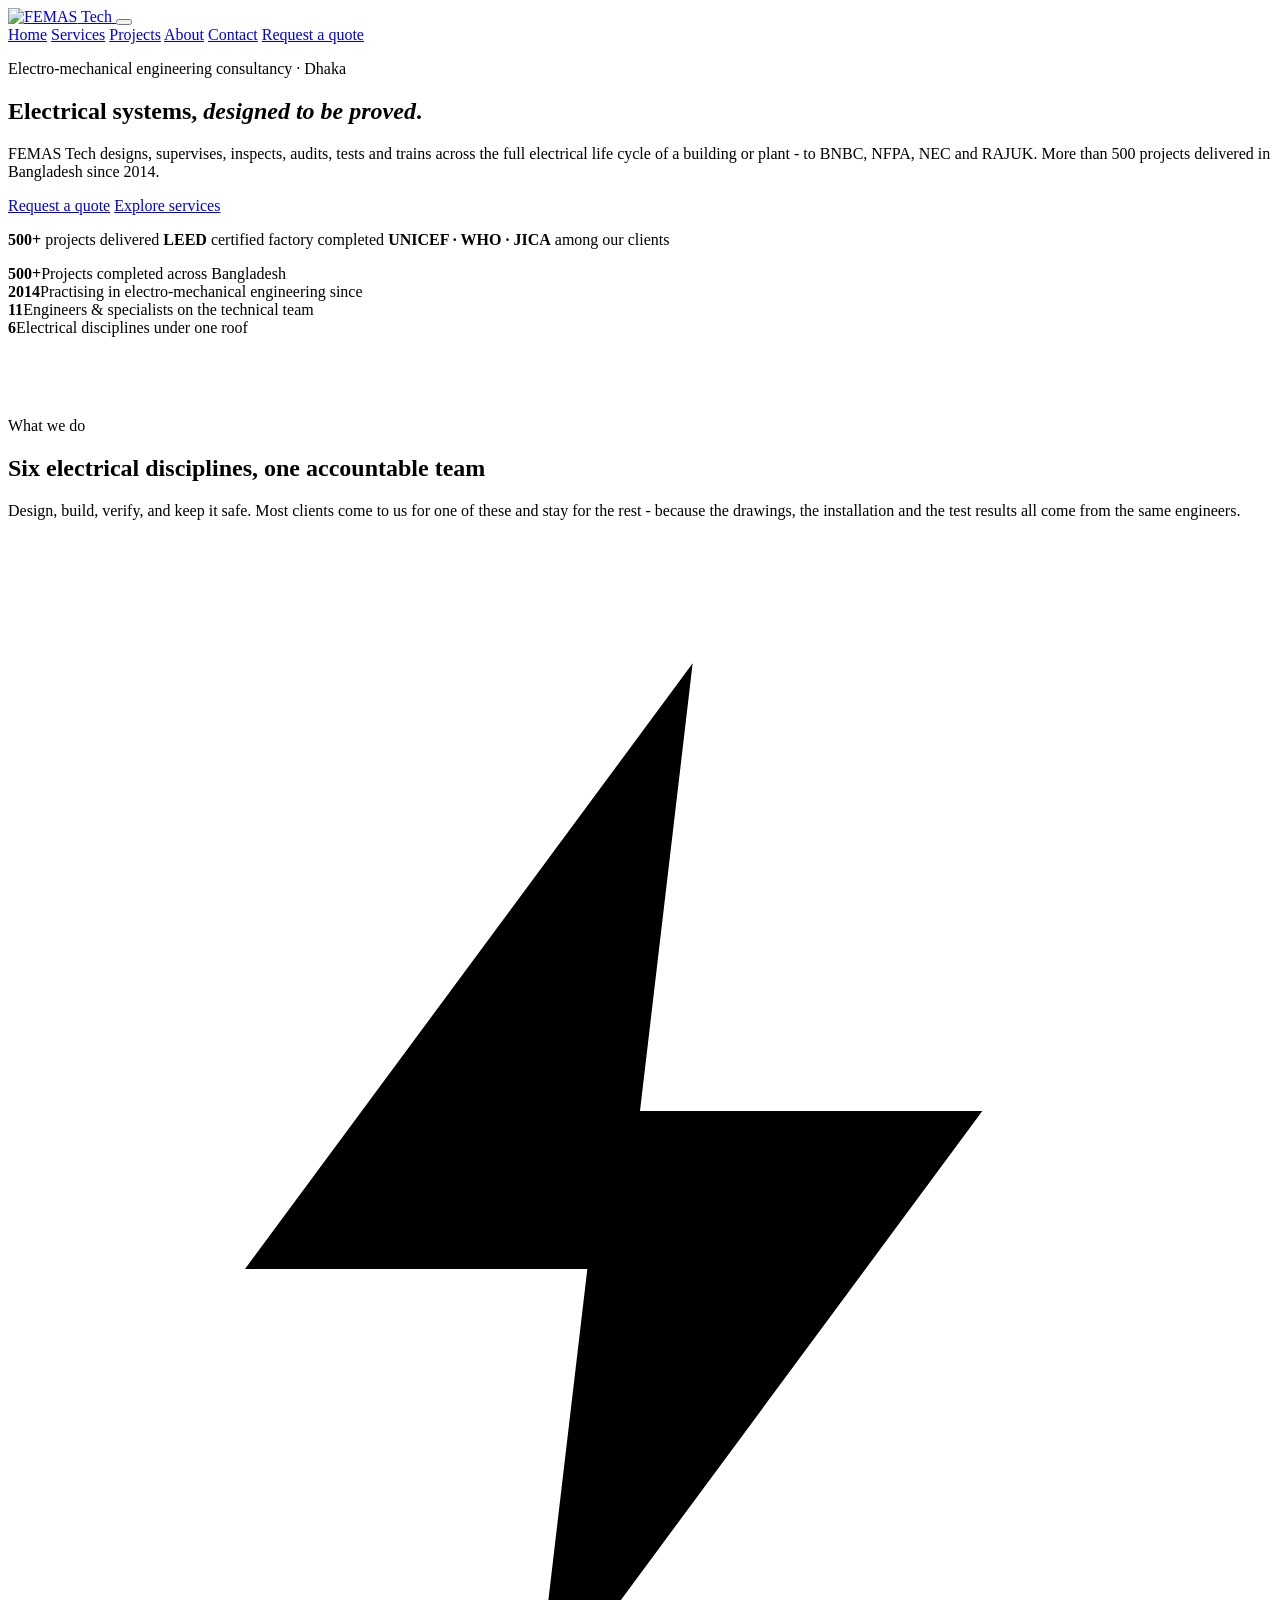
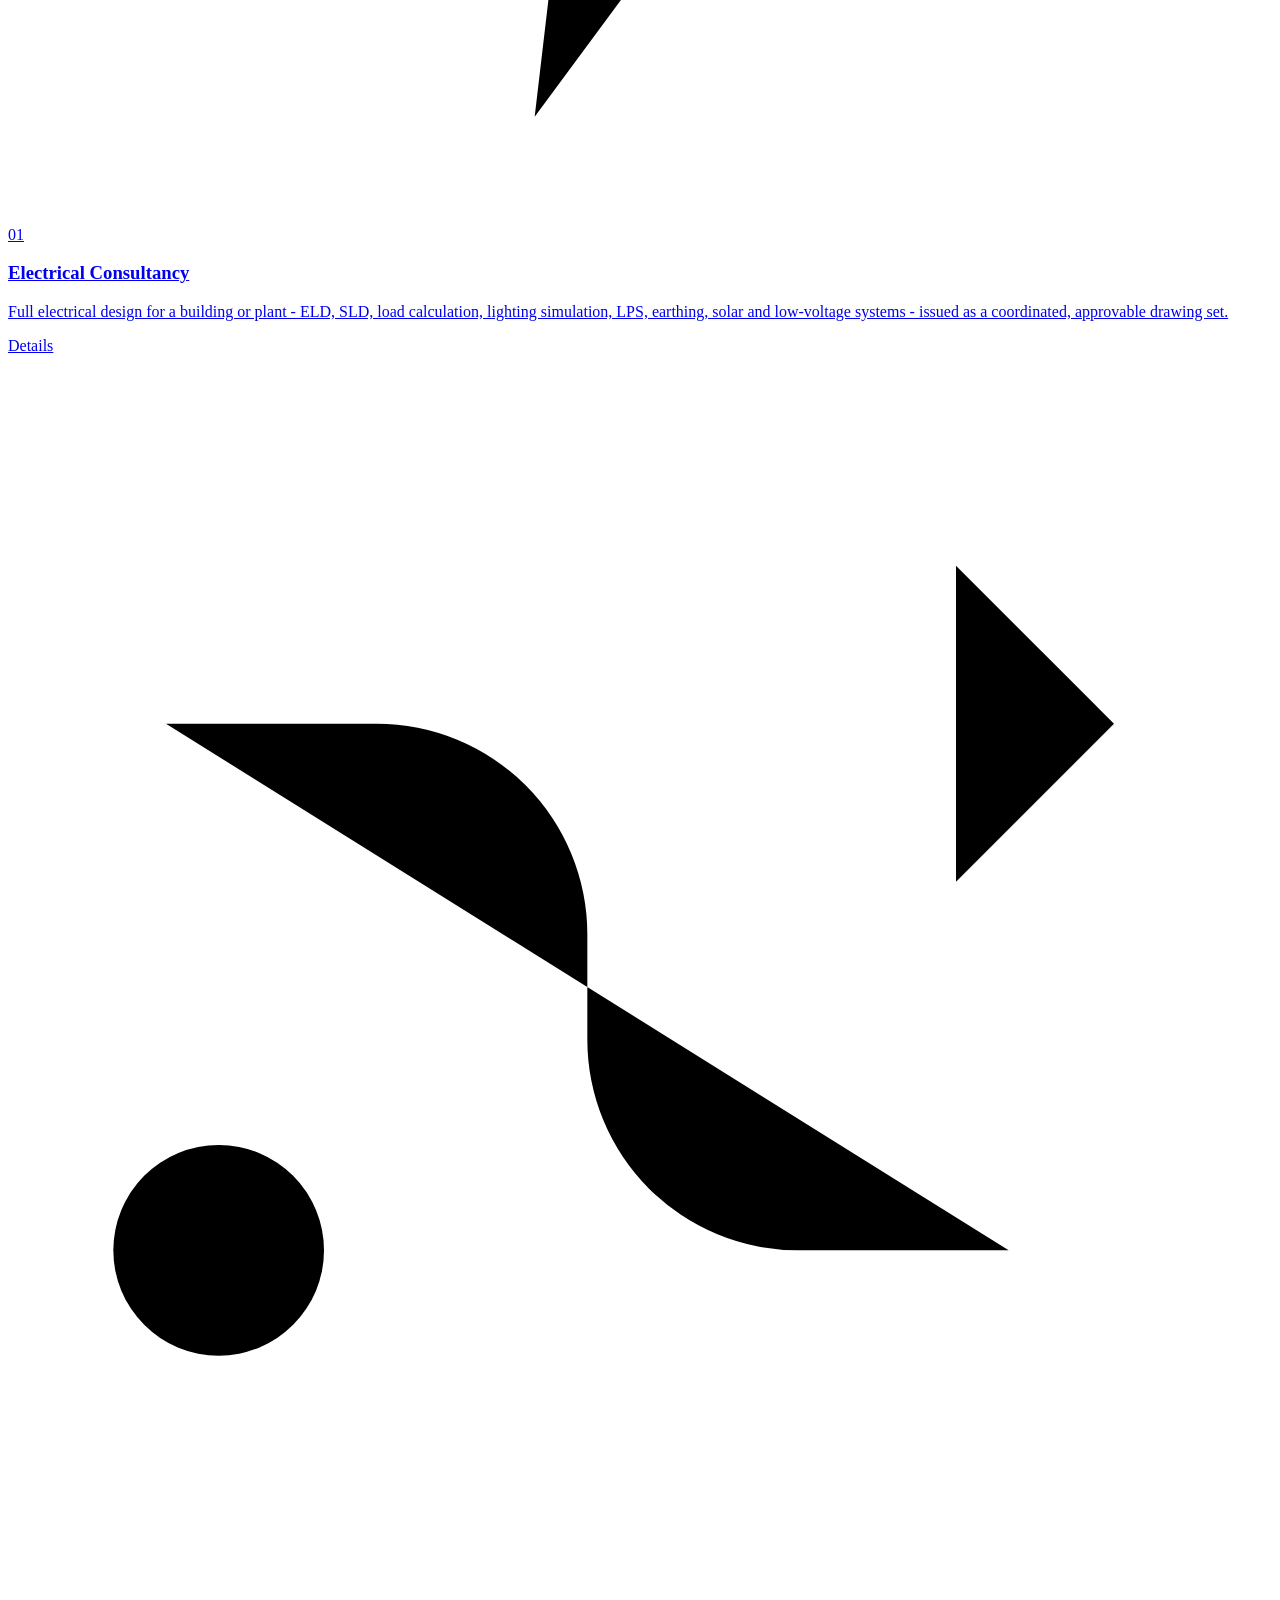
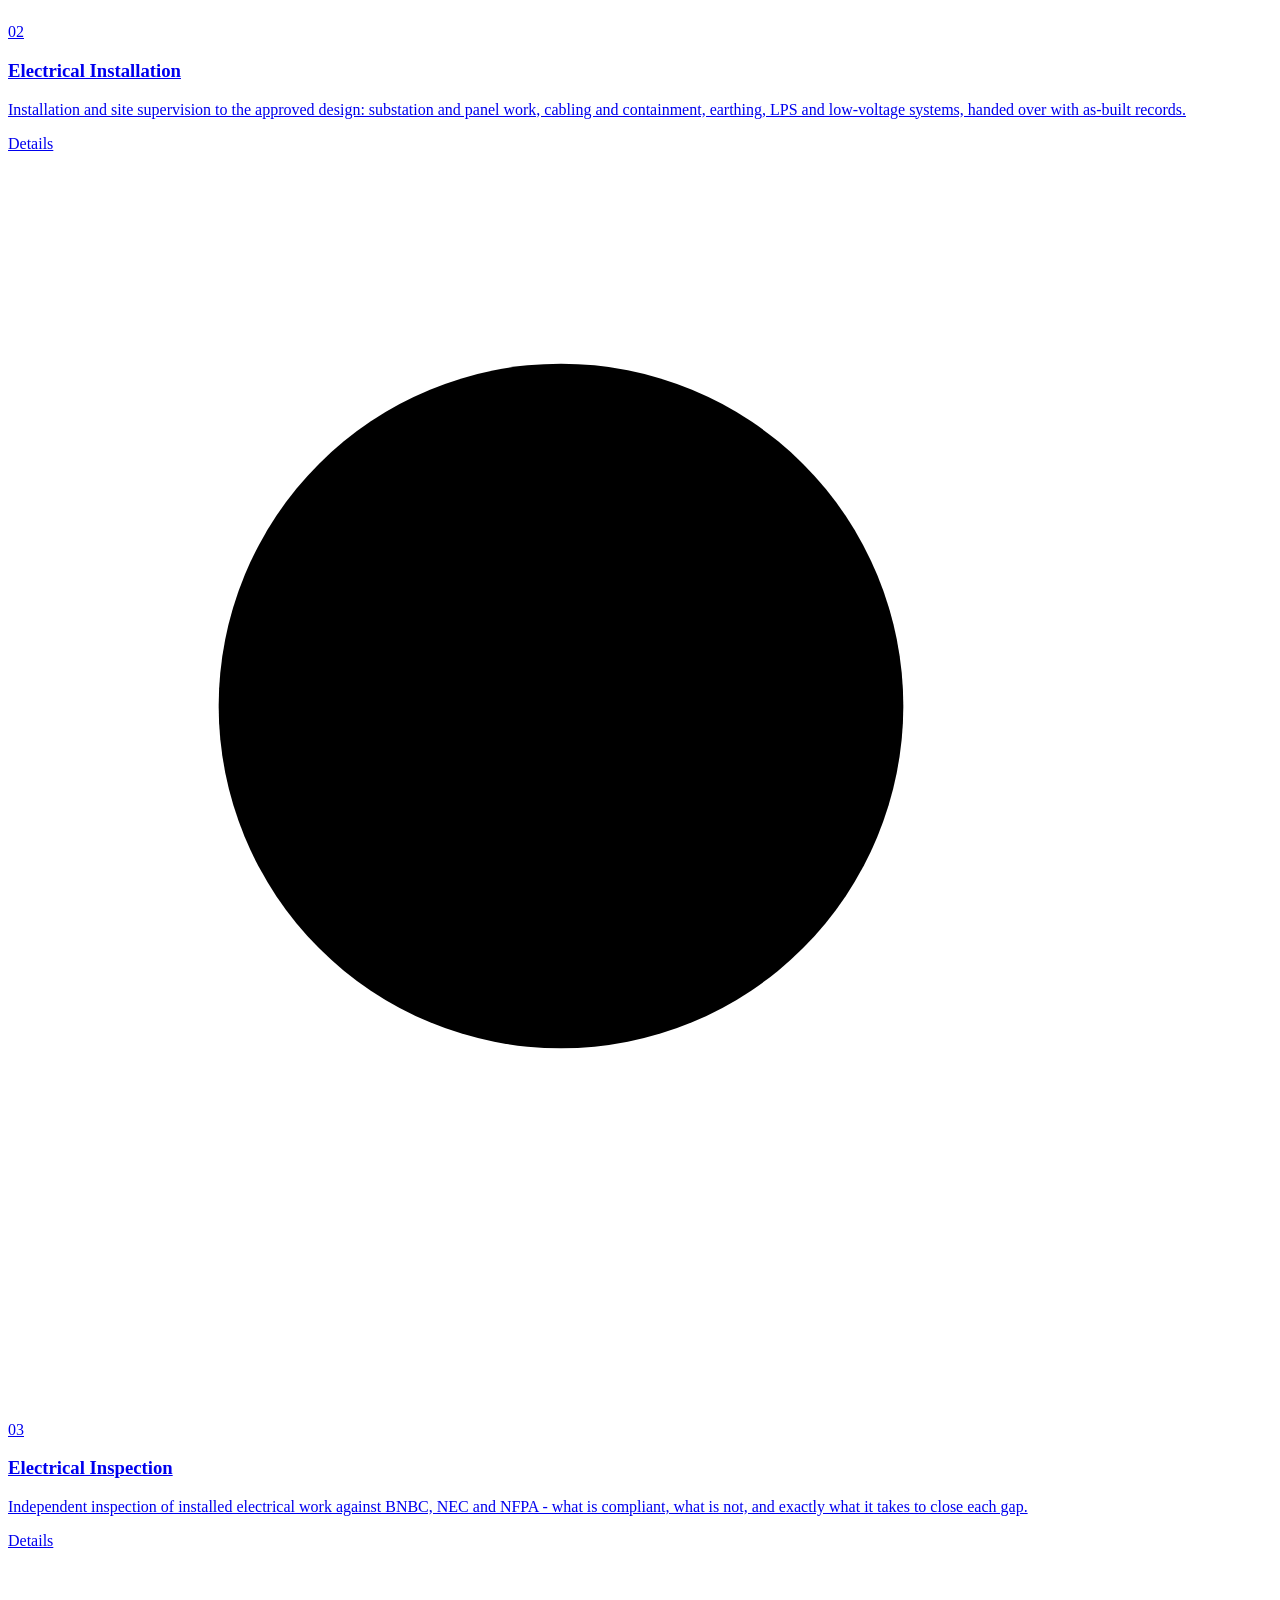
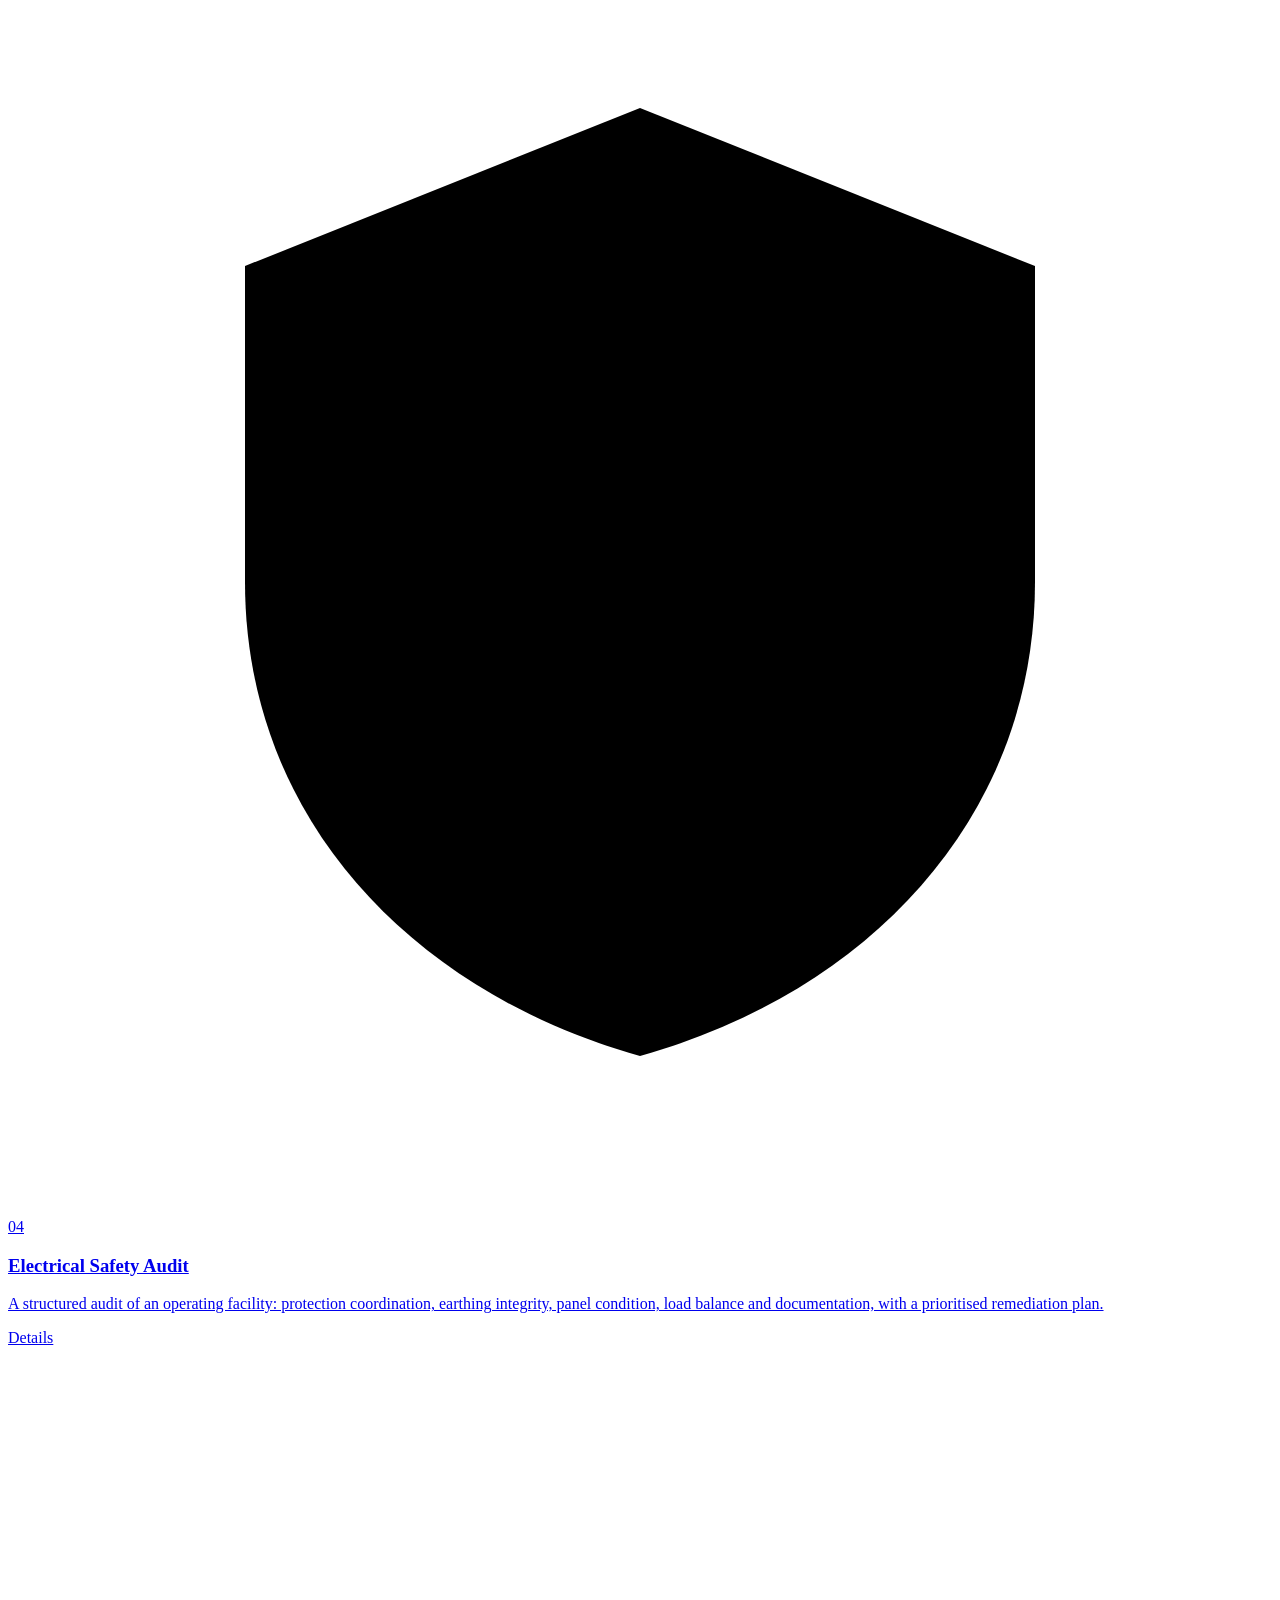
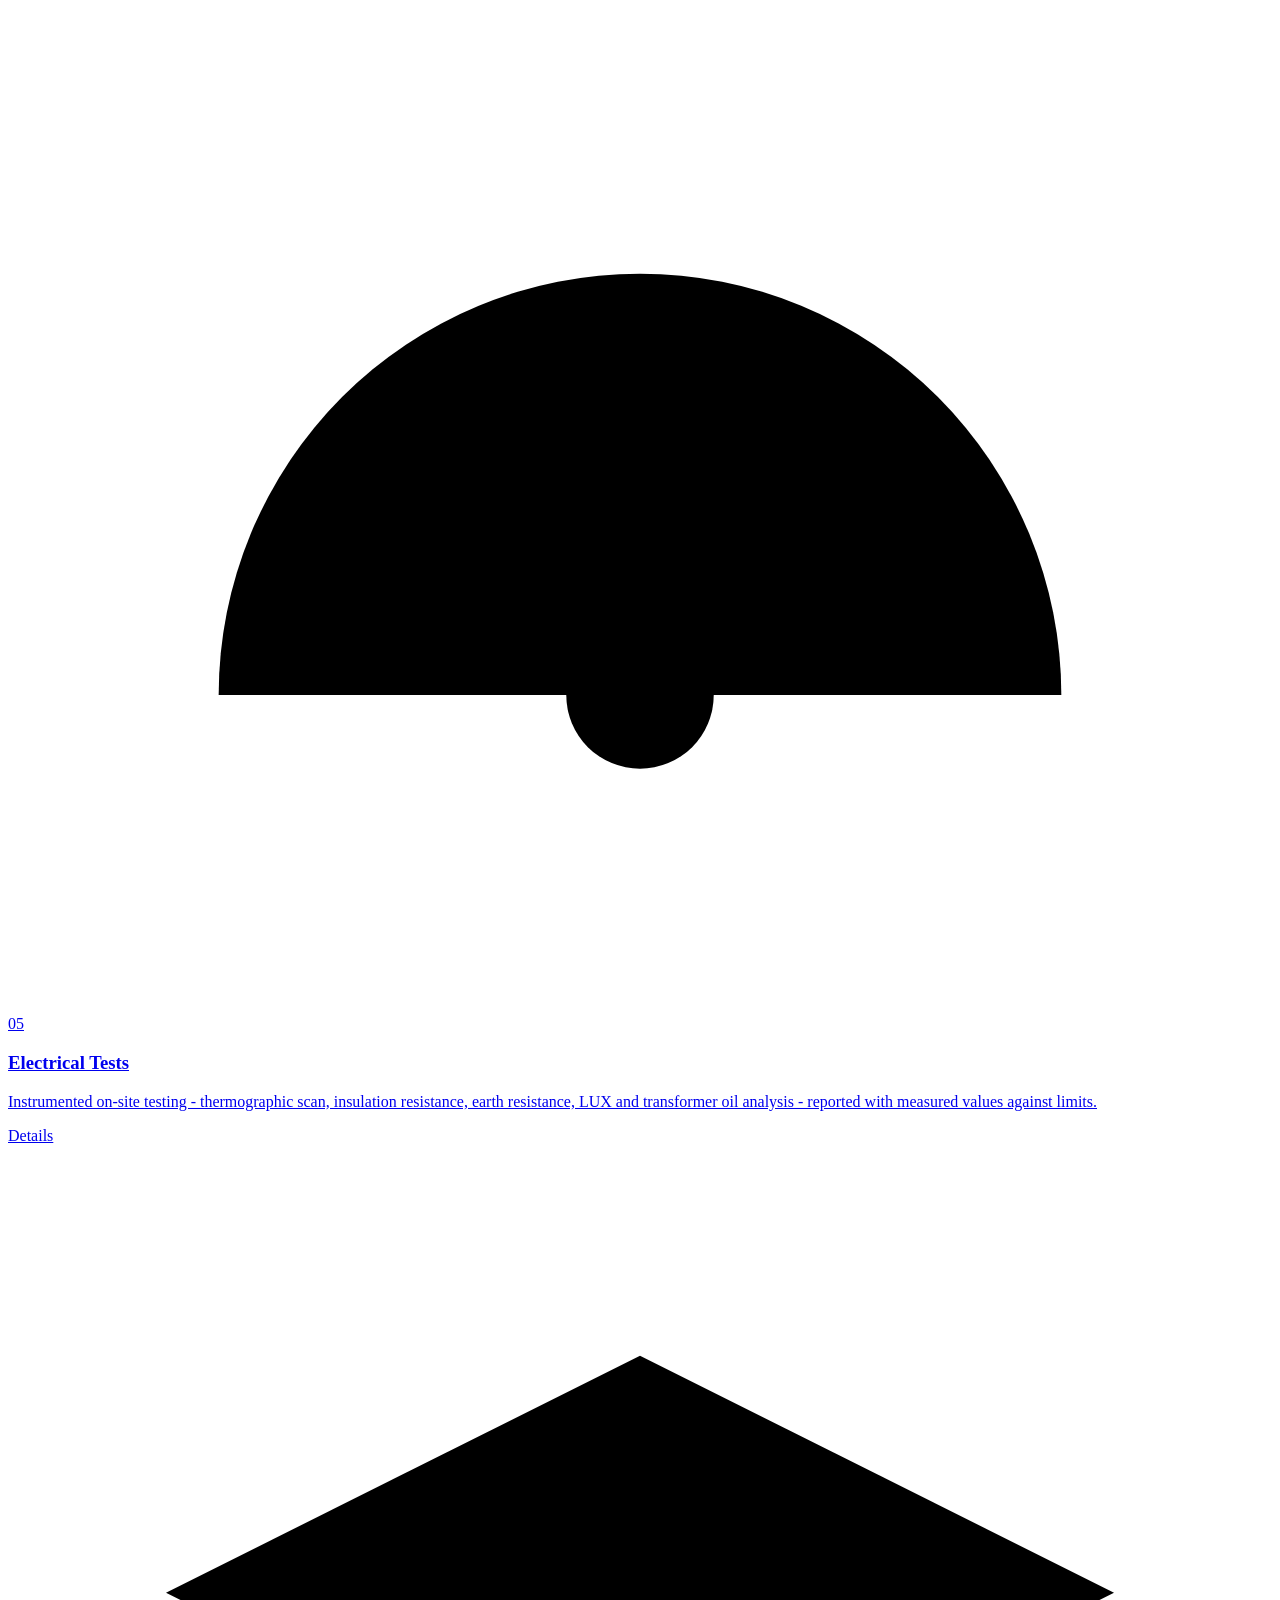
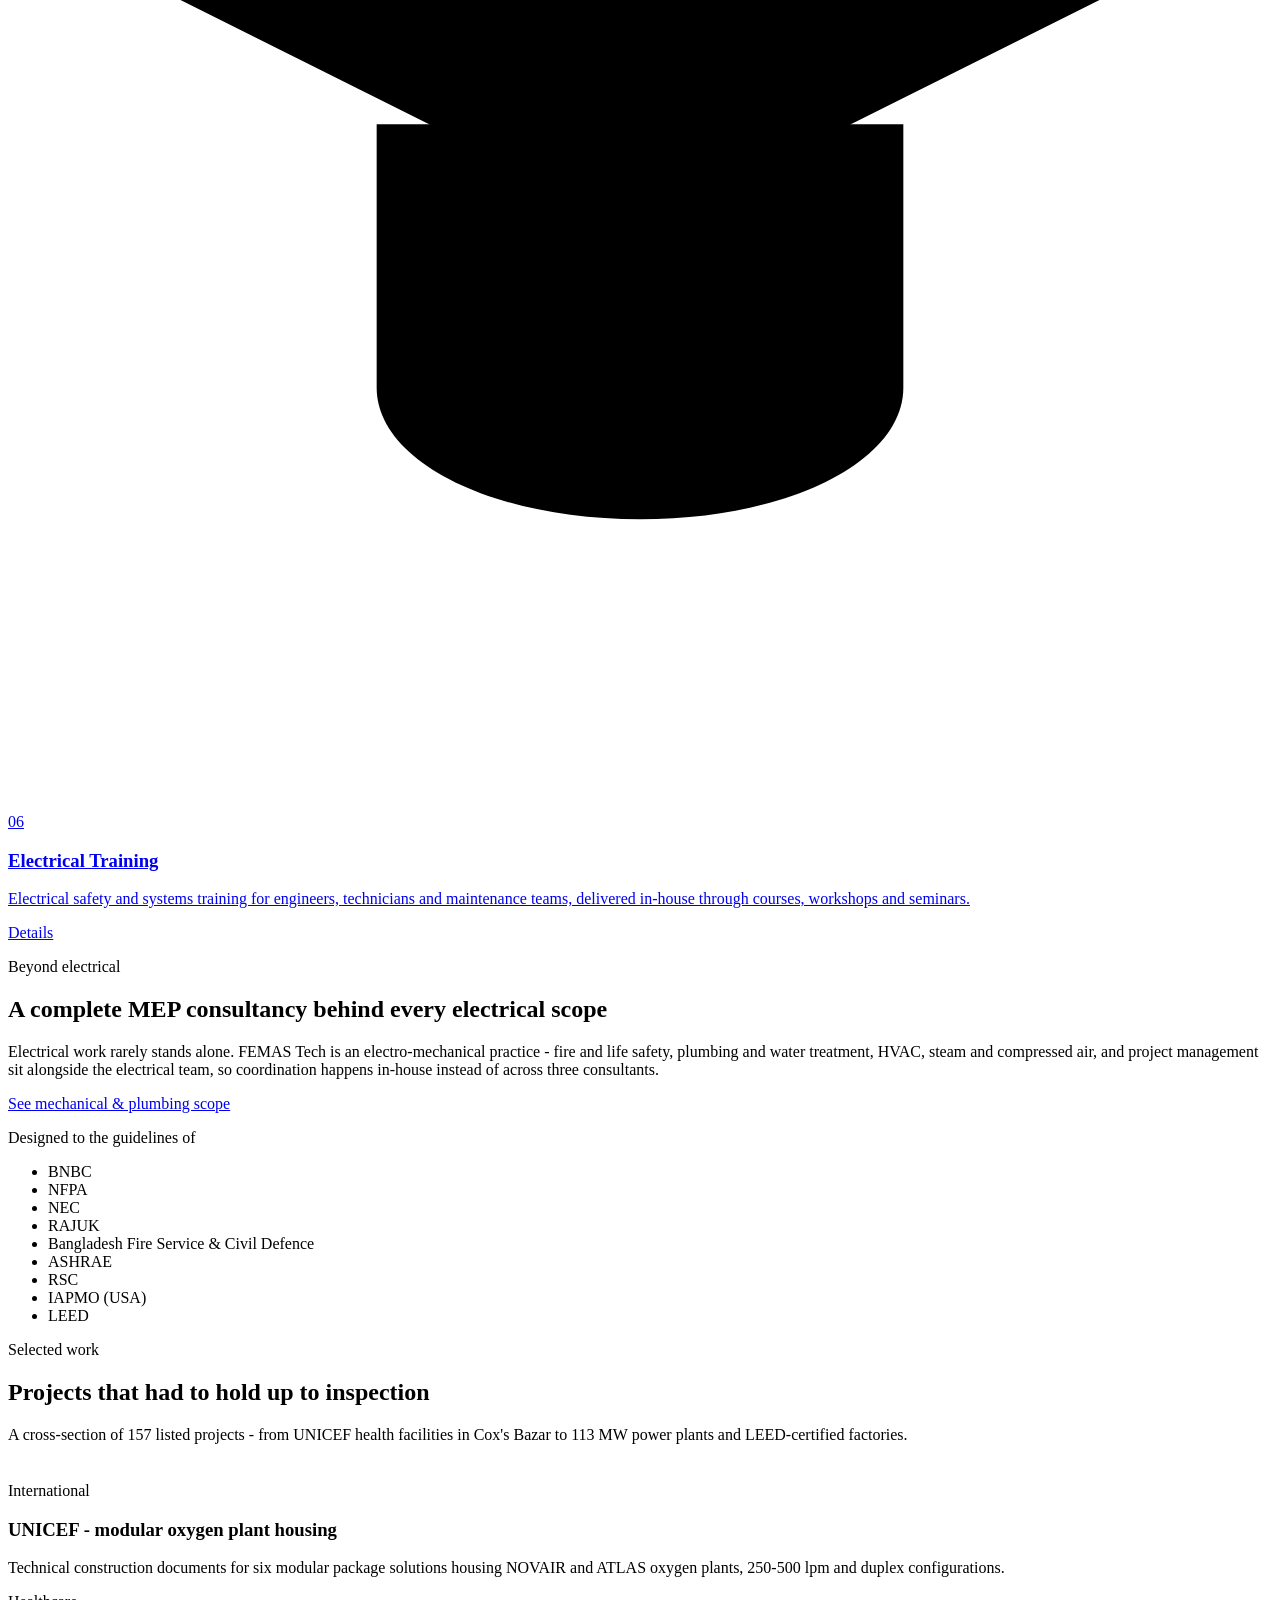
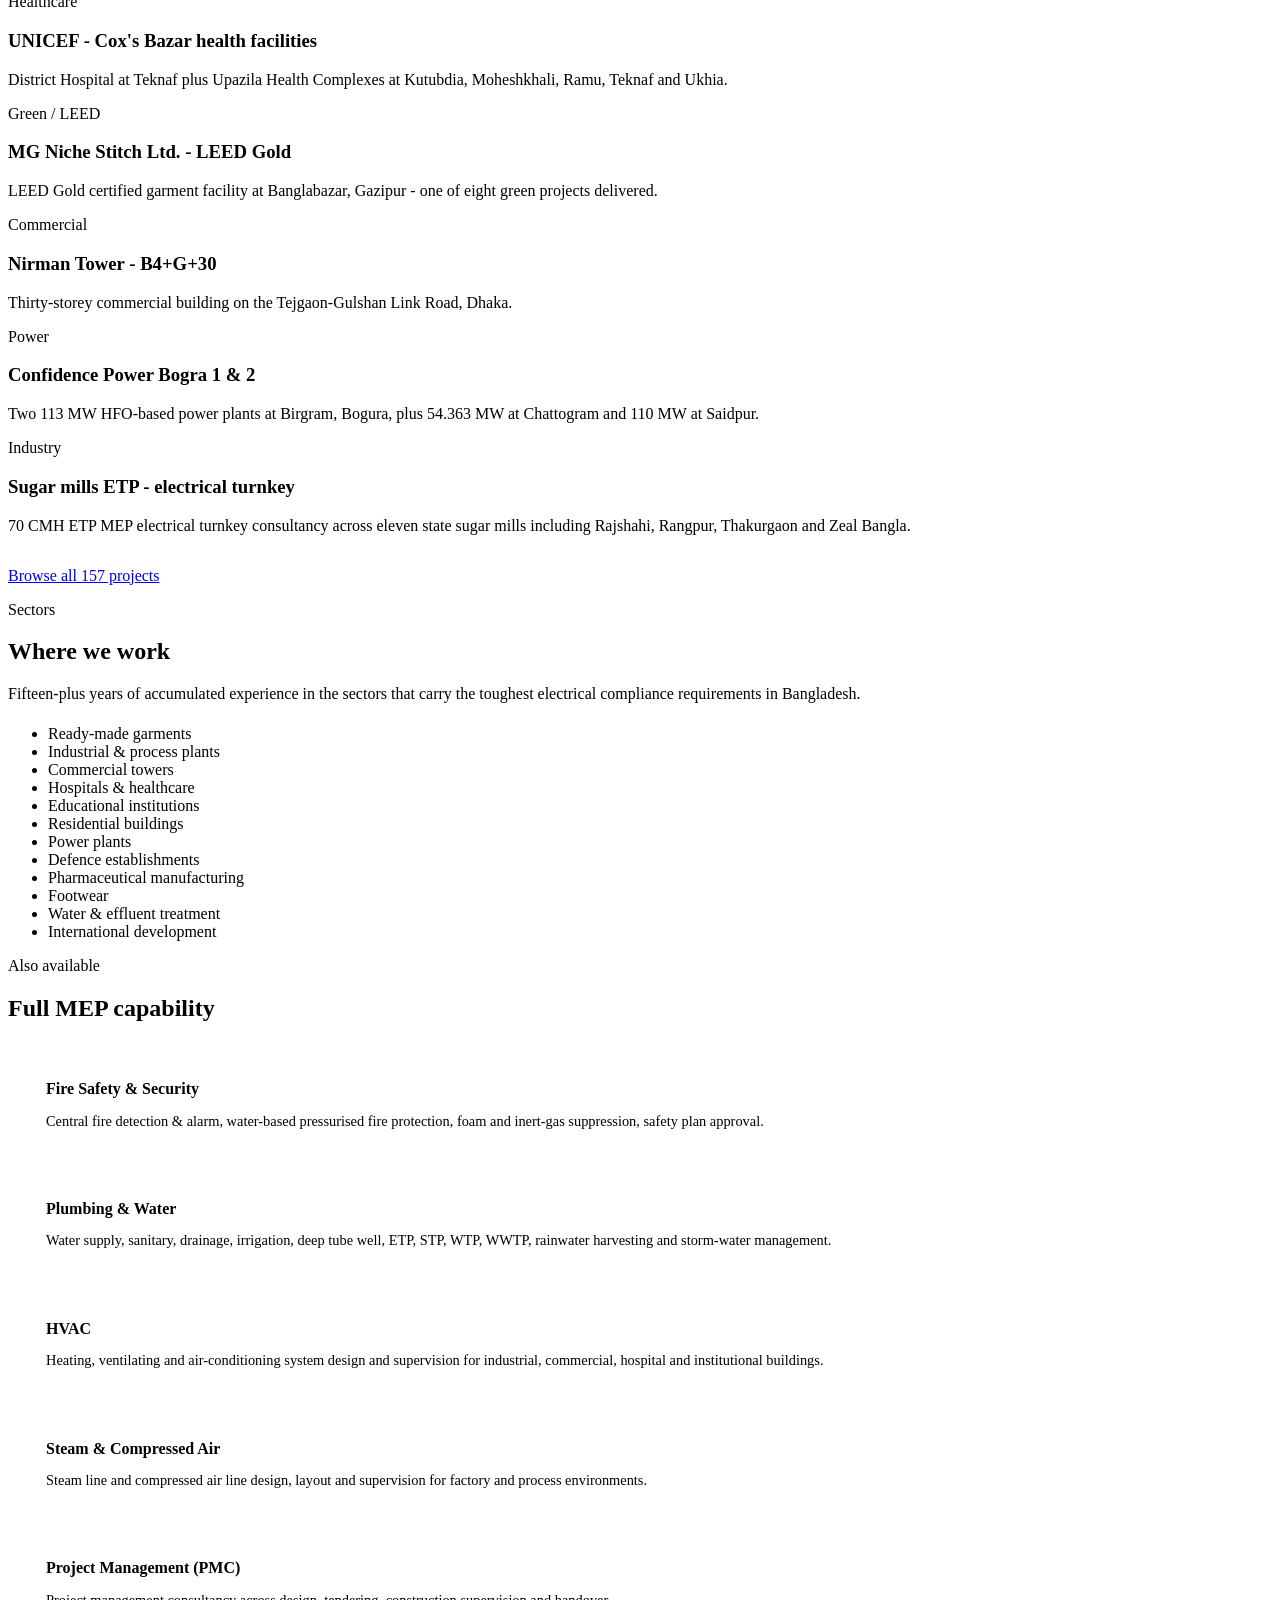
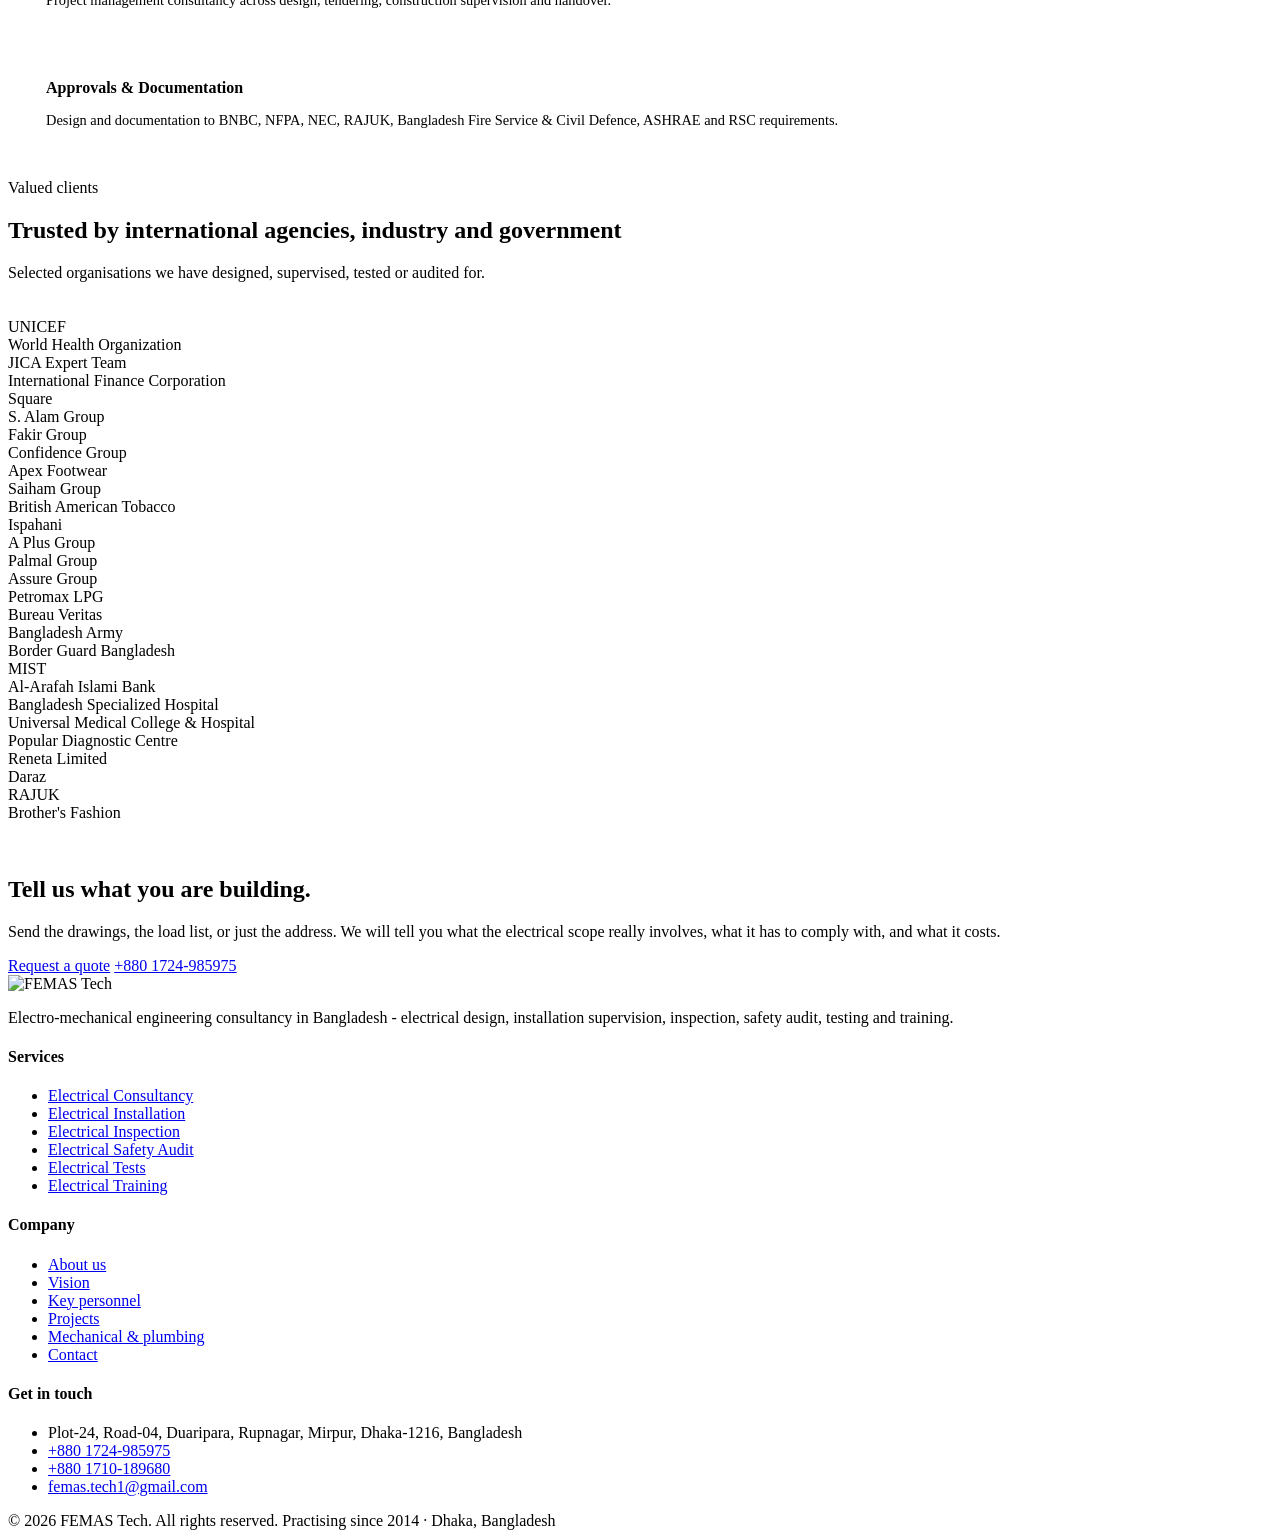
==== index.html @ d70ab222 "Add site pages: home, services, projects, about, contact, 404" ====
<!doctype html>
<html lang="en">
<head>
<meta charset="utf-8">
<meta name="viewport" content="width=device-width,initial-scale=1">
<title>FEMAS Tech - Electrical Engineering Consultancy in Dhaka, Bangladesh</title>
<meta name="description" content="FEMAS Tech is an electro-mechanical engineering consultancy in Dhaka, Bangladesh. Electrical consultancy, installation, inspection, safety audit, tests and training - 500+ projects since 2014.">
<link rel="canonical" href="https://femastech.com/">
<meta property="og:type" content="website">
<meta property="og:site_name" content="FEMAS Tech">
<meta property="og:title" content="FEMAS Tech - Electrical Engineering Consultancy in Dhaka, Bangladesh">
<meta property="og:description" content="FEMAS Tech is an electro-mechanical engineering consultancy in Dhaka, Bangladesh. Electrical consultancy, installation, inspection, safety audit, tests and training - 500+ projects since 2014.">
<meta property="og:url" content="https://femastech.com/">
<meta property="og:image" content="https://femastech.com/assets/logo.png">
<meta name="twitter:card" content="summary">
<meta name="theme-color" content="#0d1712">
<link rel="icon" href="assets/favicon.png" type="image/png">
<link rel="apple-touch-icon" href="assets/favicon.png">
<link rel="preconnect" href="https://fonts.googleapis.com">
<link rel="preconnect" href="https://fonts.gstatic.com" crossorigin>
<link href="https://fonts.googleapis.com/css2?family=Inter:wght@400;500;600;700;750&display=swap" rel="stylesheet">
<link rel="stylesheet" href="assets/style.css">
<script type="application/ld+json">
{
 "@context": "https://schema.org",
 "@type": "ProfessionalService",
 "name": "FEMAS Tech",
 "alternateName": "FEMAS",
 "url": "https://femastech.com/",
 "logo": "https://femastech.com/assets/logo.png",
 "image": "https://femastech.com/assets/logo.png",
 "description": "Electro-mechanical engineering consultancy in Dhaka, Bangladesh - electrical consultancy, installation, inspection, safety audit, tests and training, plus mechanical, plumbing, fire safety and HVAC.",
 "foundingDate": "2014",
 "telephone": [
  "+8801724985975",
  "+8801710189680"
 ],
 "email": "femas.tech1@gmail.com",
 "address": {
  "@type": "PostalAddress",
  "streetAddress": "Plot-24, Road-04, Duaripara, Rupnagar, Mirpur",
  "addressLocality": "Dhaka",
  "postalCode": "1216",
  "addressCountry": "BD"
 },
 "areaServed": {
  "@type": "Country",
  "name": "Bangladesh"
 },
 "knowsAbout": [
  "Electrical design",
  "BNBC",
  "NFPA",
  "NEC",
  "RAJUK",
  "ASHRAE",
  "LEED",
  "Electrical safety audit",
  "Thermographic testing"
 ],
 "hasOfferCatalog": {
  "@type": "OfferCatalog",
  "name": "Electrical services",
  "itemListElement": [
   {
    "@type": "Offer",
    "itemOffered": {
     "@type": "Service",
     "name": "Electrical Consultancy"
    }
   },
   {
    "@type": "Offer",
    "itemOffered": {
     "@type": "Service",
     "name": "Electrical Installation"
    }
   },
   {
    "@type": "Offer",
    "itemOffered": {
     "@type": "Service",
     "name": "Electrical Inspection"
    }
   },
   {
    "@type": "Offer",
    "itemOffered": {
     "@type": "Service",
     "name": "Electrical Safety Audit"
    }
   },
   {
    "@type": "Offer",
    "itemOffered": {
     "@type": "Service",
     "name": "Electrical Tests"
    }
   },
   {
    "@type": "Offer",
    "itemOffered": {
     "@type": "Service",
     "name": "Electrical Training"
    }
   }
  ]
 }
}
</script>
</head>
<body>
<a href="#main" style="position:absolute;left:-9999px;top:0;background:#fff;padding:10px 16px;z-index:100" onfocus="this.style.left='8px'" onblur="this.style.left='-9999px'">Skip to content</a>
<header class="hdr">
  <div class="hdr__in">
    <a class="brand" href="index.html" aria-label="FEMAS Tech home">
      <img src="assets/logo.png" alt="FEMAS" width="236" height="48">
      <span class="brand__tag">Tech</span>
    </a>
    <button class="burger" id="burger" aria-label="Menu" aria-expanded="false" aria-controls="nav"><span></span></button>
    <nav class="nav" id="nav" aria-label="Main">
      <a href="index.html" aria-current="page">Home</a>
      <a href="services.html">Services</a>
      <a href="projects.html">Projects</a>
      <a href="about.html">About</a>
      <a href="contact.html">Contact</a>
      <a class="btn btn--pri btn--sm" href="contact.html">Request a quote</a>
    </nav>
  </div>
</header>
<main id="main">

<section class="hero">
  <div class="wrap hero__in">
    <div class="narrow">
      <p class="eyebrow">Electro-mechanical engineering consultancy &middot; Dhaka</p>
      <h1>Electrical systems, <em>designed to be proved</em>.</h1>
      <p class="lead">FEMAS Tech designs, supervises, inspects, audits, tests and trains across the
      full electrical life cycle of a building or plant - to BNBC, NFPA, NEC and RAJUK. More than 500
      projects delivered in Bangladesh since 2014.</p>
      <div class="hero__cta">
        <a class="btn btn--pri" href="contact.html">Request a quote</a>
        <a class="btn btn--onDark" href="services.html">Explore services</a>
      </div>
      <p class="hero__meta">
        <span><b>500+</b> projects delivered</span>
        <span><b>LEED</b> certified factory completed</span>
        <span><b>UNICEF &middot; WHO &middot; JICA</b> among our clients</span>
      </p>
    </div>
  </div>
</section>

<section class="section">
  <div class="wrap">
    <div class="stats">
      <div class="stat"><b>500+</b><span>Projects completed across Bangladesh</span></div>
      <div class="stat"><b>2014</b><span>Practising in electro-mechanical engineering since</span></div>
      <div class="stat"><b>11</b><span>Engineers &amp; specialists on the technical team</span></div>
      <div class="stat"><b>6</b><span>Electrical disciplines under one roof</span></div>
    </div>
  </div>
</section>

<section class="section section--soft" id="services" style="padding-top:clamp(40px,5vw,64px)">
  <div class="wrap">
    <p class="eyebrow">What we do</p>
    <h2>Six electrical disciplines, one accountable team</h2>
    <p class="lead">Design, build, verify, and keep it safe. Most clients come to us for one of these
    and stay for the rest - because the drawings, the installation and the test results all come from
    the same engineers.</p>
    <div class="grid g3" style="margin-top:38px">
      <a class="card card--link" href="services.html#consultancy">
        <span class="ico" aria-hidden="true"><svg viewBox="0 0 24 24"><path d="M13 2 4.5 13.5H11l-1 8.5 8.5-11.5H12l1-8.5Z"/></svg></span>
        <div class="card__n">01</div>
        <h3>Electrical Consultancy</h3>
        <p>Full electrical design for a building or plant - ELD, SLD, load calculation, lighting simulation, LPS, earthing, solar and low-voltage systems - issued as a coordinated, approvable drawing set.</p>
        <span class="more">Details</span>
      </a>
      <a class="card card--link" href="services.html#installation">
        <span class="ico" aria-hidden="true"><svg viewBox="0 0 24 24"><path d="M3 7h4a4 4 0 0 1 4 4v2a4 4 0 0 0 4 4h4"/><path d="M18 4l3 3-3 3"/><circle cx="4" cy="17" r="2"/></svg></span>
        <div class="card__n">02</div>
        <h3>Electrical Installation</h3>
        <p>Installation and site supervision to the approved design: substation and panel work, cabling and containment, earthing, LPS and low-voltage systems, handed over with as-built records.</p>
        <span class="more">Details</span>
      </a>
      <a class="card card--link" href="services.html#inspection">
        <span class="ico" aria-hidden="true"><svg viewBox="0 0 24 24"><circle cx="10.5" cy="10.5" r="6.5"/><path d="M15.5 15.5 21 21"/></svg></span>
        <div class="card__n">03</div>
        <h3>Electrical Inspection</h3>
        <p>Independent inspection of installed electrical work against BNBC, NEC and NFPA - what is compliant, what is not, and exactly what it takes to close each gap.</p>
        <span class="more">Details</span>
      </a>
      <a class="card card--link" href="services.html#audit">
        <span class="ico" aria-hidden="true"><svg viewBox="0 0 24 24"><path d="M12 3 4.5 6v6c0 4.5 3.2 7.8 7.5 9 4.3-1.2 7.5-4.5 7.5-9V6L12 3Z"/><path d="M9 12l2 2 4-4"/></svg></span>
        <div class="card__n">04</div>
        <h3>Electrical Safety Audit</h3>
        <p>A structured audit of an operating facility: protection coordination, earthing integrity, panel condition, load balance and documentation, with a prioritised remediation plan.</p>
        <span class="more">Details</span>
      </a>
      <a class="card card--link" href="services.html#tests">
        <span class="ico" aria-hidden="true"><svg viewBox="0 0 24 24"><path d="M4 18a8 8 0 1 1 16 0"/><path d="M12 18l4.5-6"/><circle cx="12" cy="18" r="1.4"/></svg></span>
        <div class="card__n">05</div>
        <h3>Electrical Tests</h3>
        <p>Instrumented on-site testing - thermographic scan, insulation resistance, earth resistance, LUX and transformer oil analysis - reported with measured values against limits.</p>
        <span class="more">Details</span>
      </a>
      <a class="card card--link" href="services.html#training">
        <span class="ico" aria-hidden="true"><svg viewBox="0 0 24 24"><path d="M3 8.5 12 4l9 4.5-9 4.5-9-4.5Z"/><path d="M7 11v5c0 1.4 2.2 2.5 5 2.5s5-1.1 5-2.5v-5"/></svg></span>
        <div class="card__n">06</div>
        <h3>Electrical Training</h3>
        <p>Electrical safety and systems training for engineers, technicians and maintenance teams, delivered in-house through courses, workshops and seminars.</p>
        <span class="more">Details</span>
      </a>
    </div>
  </div>
</section>

<section class="band">
  <div class="wrap">
    <div class="grid g2" style="gap:clamp(28px,5vw,60px);align-items:center">
      <div>
        <p class="eyebrow">Beyond electrical</p>
        <h2>A complete MEP consultancy behind every electrical scope</h2>
        <p>Electrical work rarely stands alone. FEMAS Tech is an electro-mechanical practice - fire
        and life safety, plumbing and water treatment, HVAC, steam and compressed air, and project
        management sit alongside the electrical team, so coordination happens in-house instead of
        across three consultants.</p>
        <a class="btn btn--onDark" href="services.html#mep">See mechanical &amp; plumbing scope</a>
      </div>
      <div>
        <p class="eyebrow" style="margin-bottom:14px">Designed to the guidelines of</p>
        <ul class="pills pills--dark">
          <li>BNBC</li>
          <li>NFPA</li>
          <li>NEC</li>
          <li>RAJUK</li>
          <li>Bangladesh Fire Service &amp; Civil Defence</li>
          <li>ASHRAE</li>
          <li>RSC</li>
          <li>IAPMO (USA)</li>
          <li>LEED</li>
        </ul>
      </div>
    </div>
  </div>
</section>

<section class="section">
  <div class="wrap">
    <p class="eyebrow">Selected work</p>
    <h2>Projects that had to hold up to inspection</h2>
    <p class="lead">A cross-section of 157 listed projects - from UNICEF health facilities in
    Cox's Bazar to 113 MW power plants and LEED-certified factories.</p>
    <div class="grid g3" style="margin-top:38px">
      <article class="card">
        <div class="card__n">International</div>
        <h3>UNICEF - modular oxygen plant housing</h3>
        <p>Technical construction documents for six modular package solutions housing NOVAIR and ATLAS oxygen plants, 250-500 lpm and duplex configurations.</p>
      </article>
      <article class="card">
        <div class="card__n">Healthcare</div>
        <h3>UNICEF - Cox's Bazar health facilities</h3>
        <p>District Hospital at Teknaf plus Upazila Health Complexes at Kutubdia, Moheshkhali, Ramu, Teknaf and Ukhia.</p>
      </article>
      <article class="card">
        <div class="card__n">Green / LEED</div>
        <h3>MG Niche Stitch Ltd. - LEED Gold</h3>
        <p>LEED Gold certified garment facility at Banglabazar, Gazipur - one of eight green projects delivered.</p>
      </article>
      <article class="card">
        <div class="card__n">Commercial</div>
        <h3>Nirman Tower - B4+G+30</h3>
        <p>Thirty-storey commercial building on the Tejgaon-Gulshan Link Road, Dhaka.</p>
      </article>
      <article class="card">
        <div class="card__n">Power</div>
        <h3>Confidence Power Bogra 1 &amp; 2</h3>
        <p>Two 113 MW HFO-based power plants at Birgram, Bogura, plus 54.363 MW at Chattogram and 110 MW at Saidpur.</p>
      </article>
      <article class="card">
        <div class="card__n">Industry</div>
        <h3>Sugar mills ETP - electrical turnkey</h3>
        <p>70 CMH ETP MEP electrical turnkey consultancy across eleven state sugar mills including Rajshahi, Rangpur, Thakurgaon and Zeal Bangla.</p>
      </article>
    </div>
    <p style="margin-top:32px"><a class="btn btn--ghost" href="projects.html">Browse all 157 projects</a></p>
  </div>
</section>

<section class="section section--soft">
  <div class="wrap">
    <div class="grid g2" style="gap:clamp(28px,5vw,60px)">
      <div>
        <p class="eyebrow">Sectors</p>
        <h2>Where we work</h2>
        <p>Fifteen-plus years of accumulated experience in the sectors that carry the toughest
        electrical compliance requirements in Bangladesh.</p>
        <ul class="chk chk--2" style="margin-top:22px">
          <li>Ready-made garments</li>
          <li>Industrial &amp; process plants</li>
          <li>Commercial towers</li>
          <li>Hospitals &amp; healthcare</li>
          <li>Educational institutions</li>
          <li>Residential buildings</li>
          <li>Power plants</li>
          <li>Defence establishments</li>
          <li>Pharmaceutical manufacturing</li>
          <li>Footwear</li>
          <li>Water &amp; effluent treatment</li>
          <li>International development</li>
        </ul>
      </div>
      <div>
        <p class="eyebrow">Also available</p>
        <h2>Full MEP capability</h2>
        <div class="grid" style="gap:14px;margin-top:22px">
          <div class="card" style="padding:20px 22px;display:flex;gap:16px;align-items:flex-start">
            <span class="ico" aria-hidden="true"><svg viewBox="0 0 24 24"><path d="M12 3s5 4.2 5 9a5 5 0 0 1-10 0c0-2 1-3.4 1-3.4S9 11 10.5 11C10.5 8 12 3 12 3Z"/></svg></span>
            <div><h3 style="font-size:1rem;margin-bottom:.3em">Fire Safety &amp; Security</h3><p style="font-size:.9rem">Central fire detection &amp; alarm, water-based pressurised fire protection, foam and inert-gas suppression, safety plan approval.</p></div>
          </div>
          <div class="card" style="padding:20px 22px;display:flex;gap:16px;align-items:flex-start">
            <span class="ico" aria-hidden="true"><svg viewBox="0 0 24 24"><path d="M12 3.5 7.2 9.7a6.2 6.2 0 1 0 9.6 0L12 3.5Z"/></svg></span>
            <div><h3 style="font-size:1rem;margin-bottom:.3em">Plumbing &amp; Water</h3><p style="font-size:.9rem">Water supply, sanitary, drainage, irrigation, deep tube well, ETP, STP, WTP, WWTP, rainwater harvesting and storm-water management.</p></div>
          </div>
          <div class="card" style="padding:20px 22px;display:flex;gap:16px;align-items:flex-start">
            <span class="ico" aria-hidden="true"><svg viewBox="0 0 24 24"><circle cx="12" cy="12" r="2.2"/><path d="M12 9.8c0-3 1-6.3 3.6-5.4 2.3.8 1.2 4-1.4 5.4"/><path d="M14.2 12c3 0 6.3 1 5.4 3.6-.8 2.3-4 1.2-5.4-1.4"/><path d="M9.8 12c-3 0-6.3-1-5.4-3.6C5.2 6.1 8.4 7.2 9.8 9.8"/><path d="M12 14.2c0 3-1 6.3-3.6 5.4-2.3-.8-1.2-4 1.4-5.4"/></svg></span>
            <div><h3 style="font-size:1rem;margin-bottom:.3em">HVAC</h3><p style="font-size:.9rem">Heating, ventilating and air-conditioning system design and supervision for industrial, commercial, hospital and institutional buildings.</p></div>
          </div>
          <div class="card" style="padding:20px 22px;display:flex;gap:16px;align-items:flex-start">
            <span class="ico" aria-hidden="true"><svg viewBox="0 0 24 24"><path d="M4 20h16"/><rect x="6" y="12" width="12" height="6" rx="1.5"/><path d="M9 9c0-1.5 1.5-1.5 1.5-3S9 3.5 9 3.5"/><path d="M14 9c0-1.5 1.5-1.5 1.5-3S14 3.5 14 3.5"/></svg></span>
            <div><h3 style="font-size:1rem;margin-bottom:.3em">Steam &amp; Compressed Air</h3><p style="font-size:.9rem">Steam line and compressed air line design, layout and supervision for factory and process environments.</p></div>
          </div>
          <div class="card" style="padding:20px 22px;display:flex;gap:16px;align-items:flex-start">
            <span class="ico" aria-hidden="true"><svg viewBox="0 0 24 24"><path d="M4 6h16M4 12h10M4 18h13"/><circle cx="19" cy="12" r="1.6"/></svg></span>
            <div><h3 style="font-size:1rem;margin-bottom:.3em">Project Management (PMC)</h3><p style="font-size:.9rem">Project management consultancy across design, tendering, construction supervision and handover.</p></div>
          </div>
          <div class="card" style="padding:20px 22px;display:flex;gap:16px;align-items:flex-start">
            <span class="ico" aria-hidden="true"><svg viewBox="0 0 24 24"><path d="M14 3H7a2 2 0 0 0-2 2v14a2 2 0 0 0 2 2h10a2 2 0 0 0 2-2V8l-5-5Z"/><path d="M14 3v5h5"/><path d="M9 13h6M9 17h4"/></svg></span>
            <div><h3 style="font-size:1rem;margin-bottom:.3em">Approvals &amp; Documentation</h3><p style="font-size:.9rem">Design and documentation to BNBC, NFPA, NEC, RAJUK, Bangladesh Fire Service &amp; Civil Defence, ASHRAE and RSC requirements.</p></div>
          </div>
        </div>
      </div>
    </div>
  </div>
</section>

<section class="section">
  <div class="wrap center">
    <p class="eyebrow">Valued clients</p>
    <h2>Trusted by international agencies, industry and government</h2>
    <p class="lead">Selected organisations we have designed, supervised, tested or audited for.</p>
  </div>
  <div class="wrap" style="margin-top:36px">
    <div class="clients">
      <div>UNICEF</div>
      <div>World Health Organization</div>
      <div>JICA Expert Team</div>
      <div>International Finance Corporation</div>
      <div>Square</div>
      <div>S. Alam Group</div>
      <div>Fakir Group</div>
      <div>Confidence Group</div>
      <div>Apex Footwear</div>
      <div>Saiham Group</div>
      <div>British American Tobacco</div>
      <div>Ispahani</div>
      <div>A Plus Group</div>
      <div>Palmal Group</div>
      <div>Assure Group</div>
      <div>Petromax LPG</div>
      <div>Bureau Veritas</div>
      <div>Bangladesh Army</div>
      <div>Border Guard Bangladesh</div>
      <div>MIST</div>
      <div>Al-Arafah Islami Bank</div>
      <div>Bangladesh Specialized Hospital</div>
      <div>Universal Medical College &amp; Hospital</div>
      <div>Popular Diagnostic Centre</div>
      <div>Reneta Limited</div>
      <div>Daraz</div>
      <div>RAJUK</div>
      <div>Brother's Fashion</div>
    </div>
  </div>
</section>

<section class="cta">
  <div class="wrap">
    <p class="eyebrow" style="color:rgba(255,255,255,.85)">Start a conversation</p>
    <h2>Tell us what you are building.</h2>
    <p>Send the drawings, the load list, or just the address. We will tell you what the electrical
    scope really involves, what it has to comply with, and what it costs.</p>
    <div class="cta__row">
      <a class="btn btn--ghost" href="contact.html">Request a quote</a>
      <a class="btn btn--onDark" href="tel:+8801724985975">+880 1724-985975</a>
    </div>
  </div>
</section>
</main>
<footer class="ftr">
  <div class="wrap">
    <div class="ftr__grid">
      <div>
        <img src="assets/logo-light.png" alt="FEMAS Tech" width="248" height="50">
        <p>Electro-mechanical engineering consultancy in Bangladesh - electrical design, installation
        supervision, inspection, safety audit, testing and training.</p>
      </div>
      <div>
        <h4>Services</h4>
        <ul>
          <li><a href="services.html#consultancy">Electrical Consultancy</a></li>
          <li><a href="services.html#installation">Electrical Installation</a></li>
          <li><a href="services.html#inspection">Electrical Inspection</a></li>
          <li><a href="services.html#audit">Electrical Safety Audit</a></li>
          <li><a href="services.html#tests">Electrical Tests</a></li>
          <li><a href="services.html#training">Electrical Training</a></li>
        </ul>
      </div>
      <div>
        <h4>Company</h4>
        <ul>
          <li><a href="about.html">About us</a></li>
          <li><a href="about.html#vision">Vision</a></li>
          <li><a href="about.html#team">Key personnel</a></li>
          <li><a href="projects.html">Projects</a></li>
          <li><a href="services.html#mep">Mechanical &amp; plumbing</a></li>
          <li><a href="contact.html">Contact</a></li>
        </ul>
      </div>
      <div>
        <h4>Get in touch</h4>
        <ul>
          <li>Plot-24, Road-04, Duaripara, Rupnagar, Mirpur, Dhaka-1216, Bangladesh</li>
          <li><a href="tel:+8801724985975">+880 1724-985975</a></li>
          <li><a href="tel:+8801710189680">+880 1710-189680</a></li>
          <li><a href="mailto:femas.tech1@gmail.com">femas.tech1@gmail.com</a></li>
        </ul>
      </div>
    </div>
    <div class="ftr__btm">
      <span>&copy; <span id="yr">2026</span> FEMAS Tech. All rights reserved.</span>
      <span>Practising since 2014 &middot; Dhaka, Bangladesh</span>
    </div>
  </div>
</footer>
<script>
(function(){
  var b=document.getElementById('burger'), n=document.getElementById('nav');
  if(b) b.addEventListener('click',function(){
    var o=n.classList.toggle('open'); b.setAttribute('aria-expanded',o?'true':'false');
  });
  var y=document.getElementById('yr'); if(y) y.textContent=new Date().getFullYear();
})();
</script>
</body>
</html>
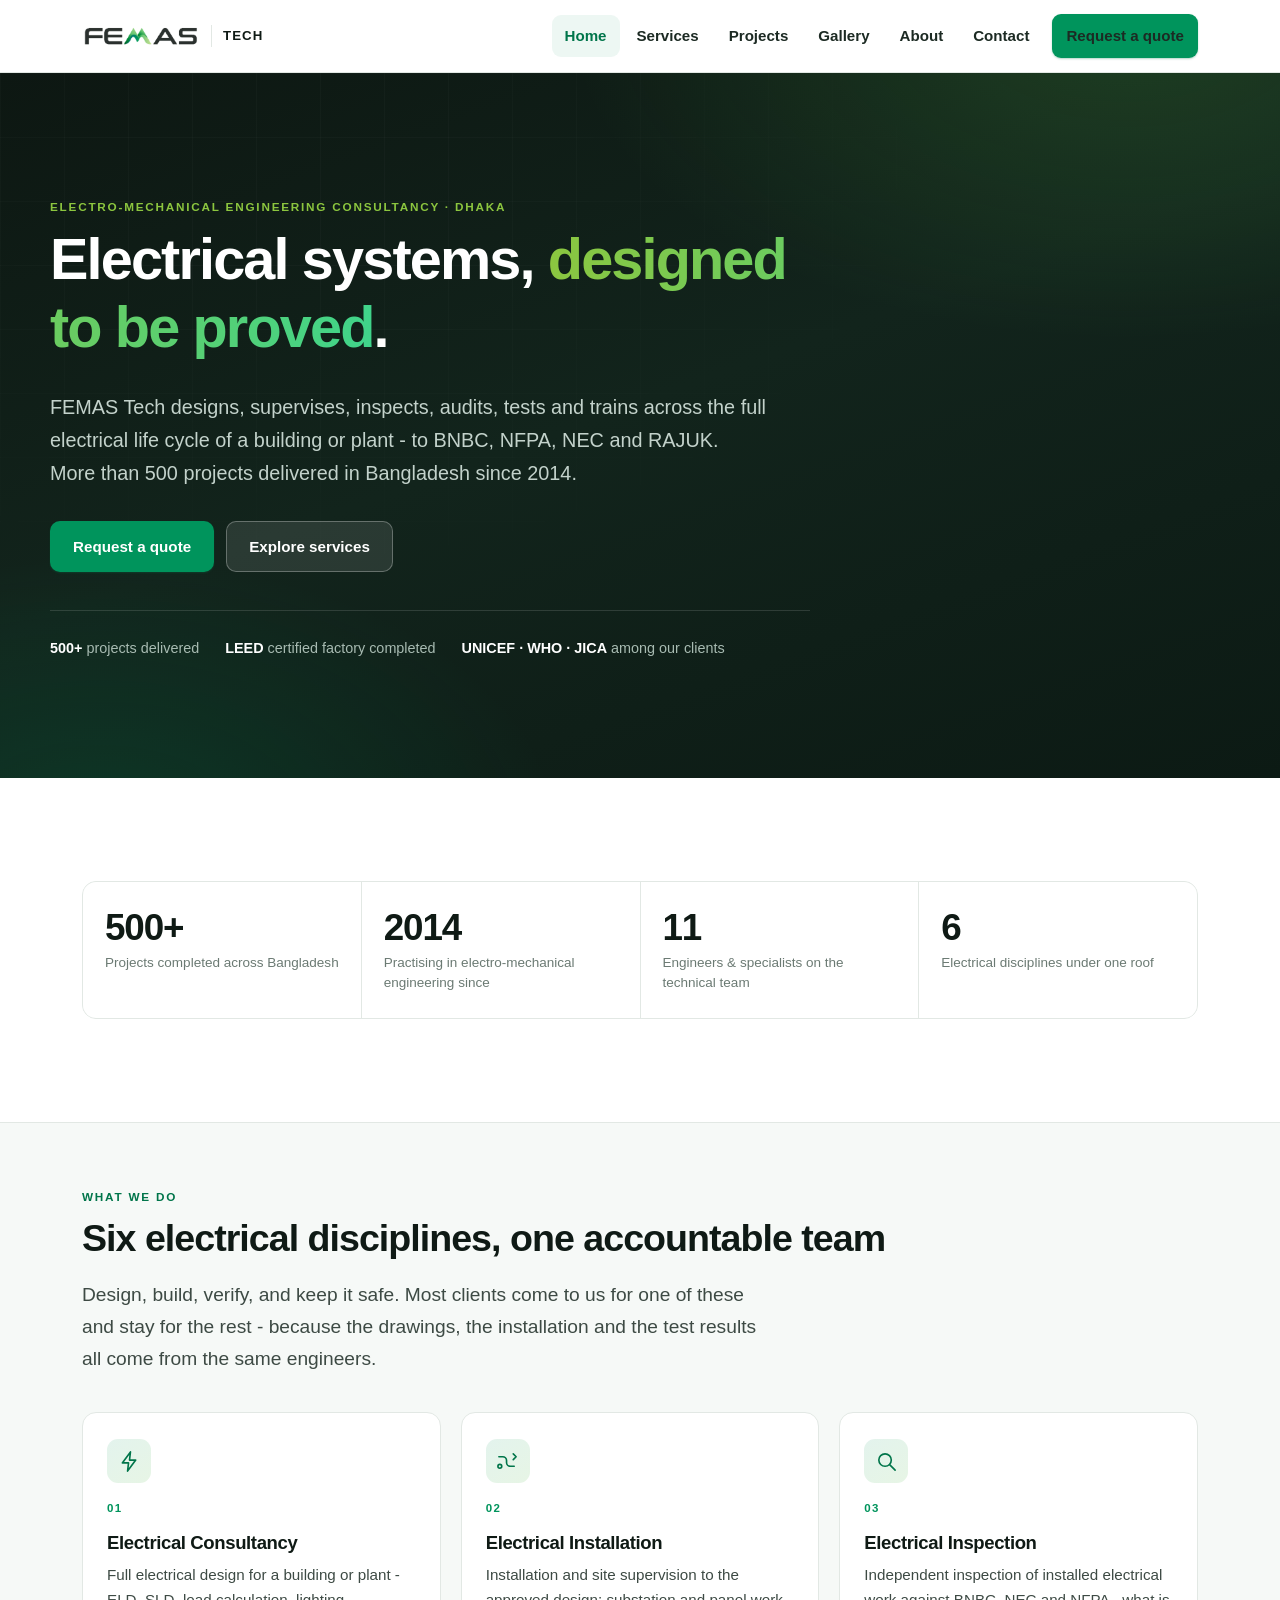
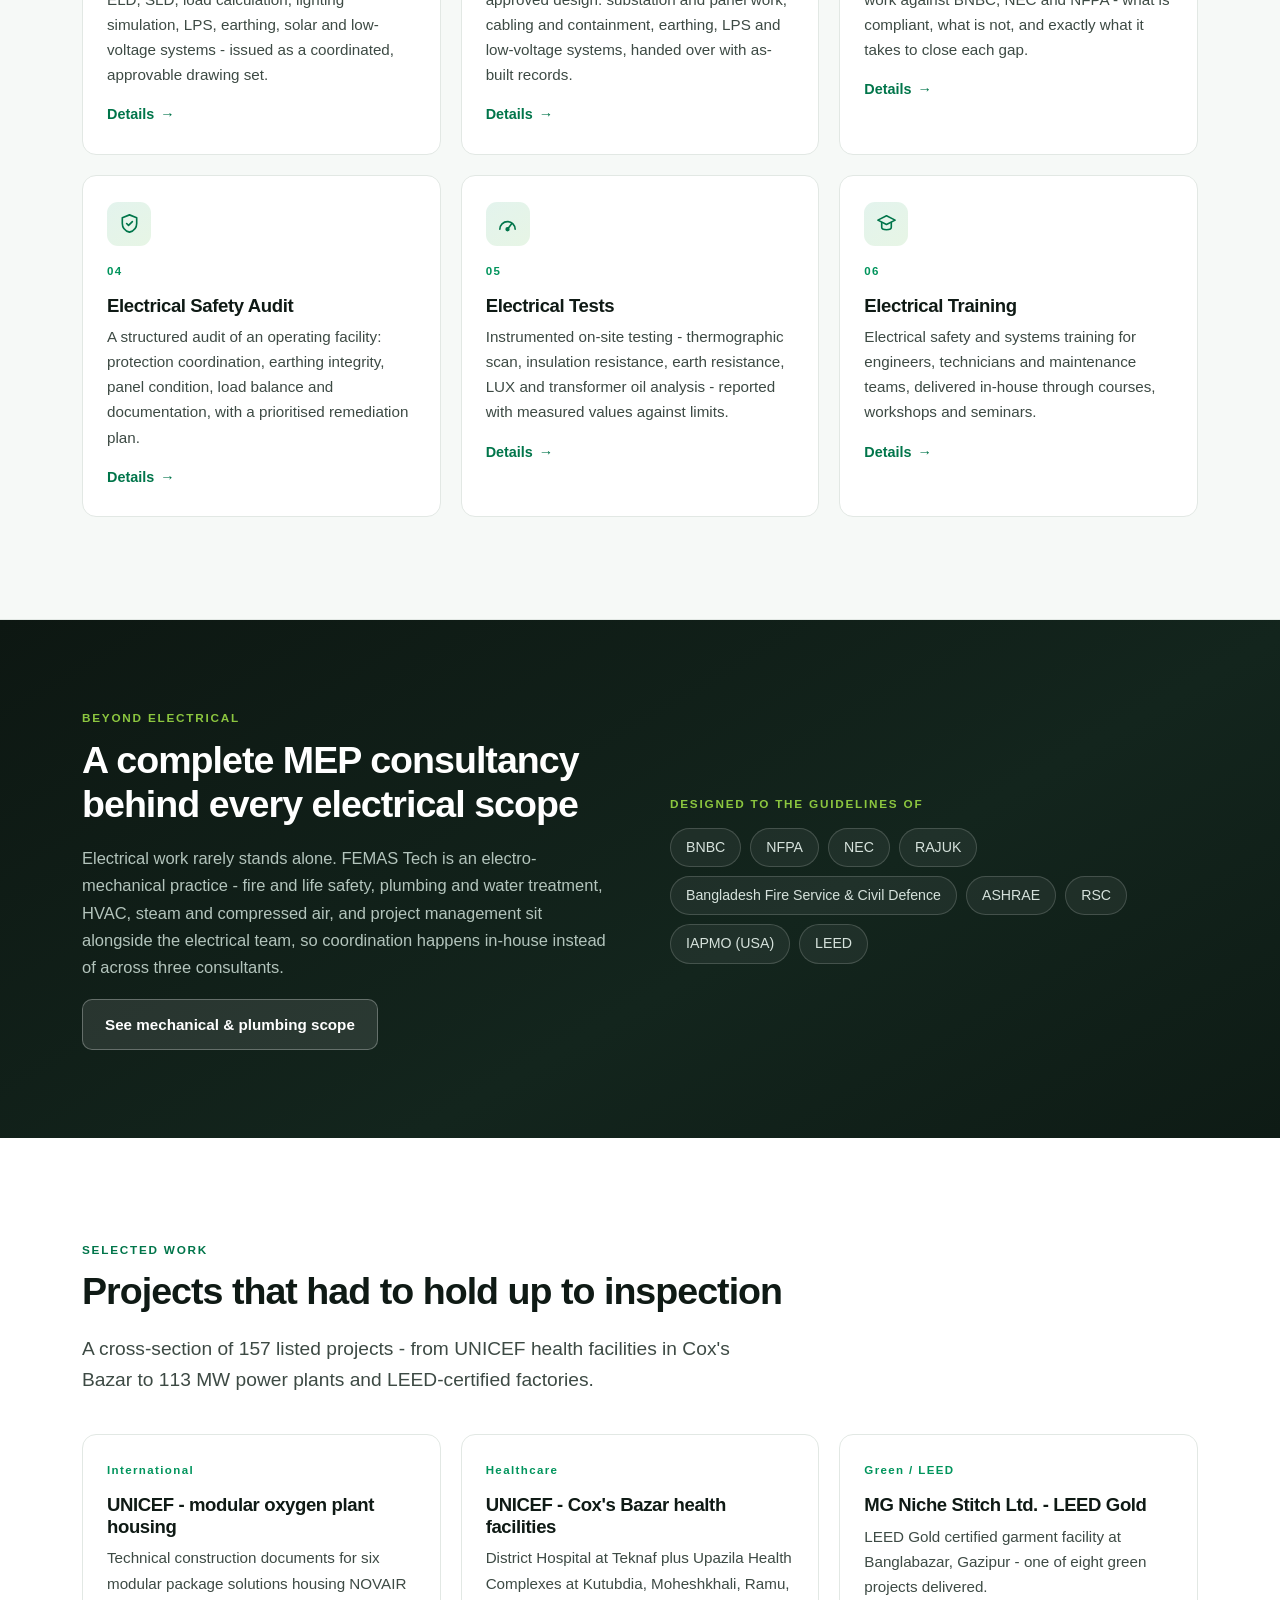
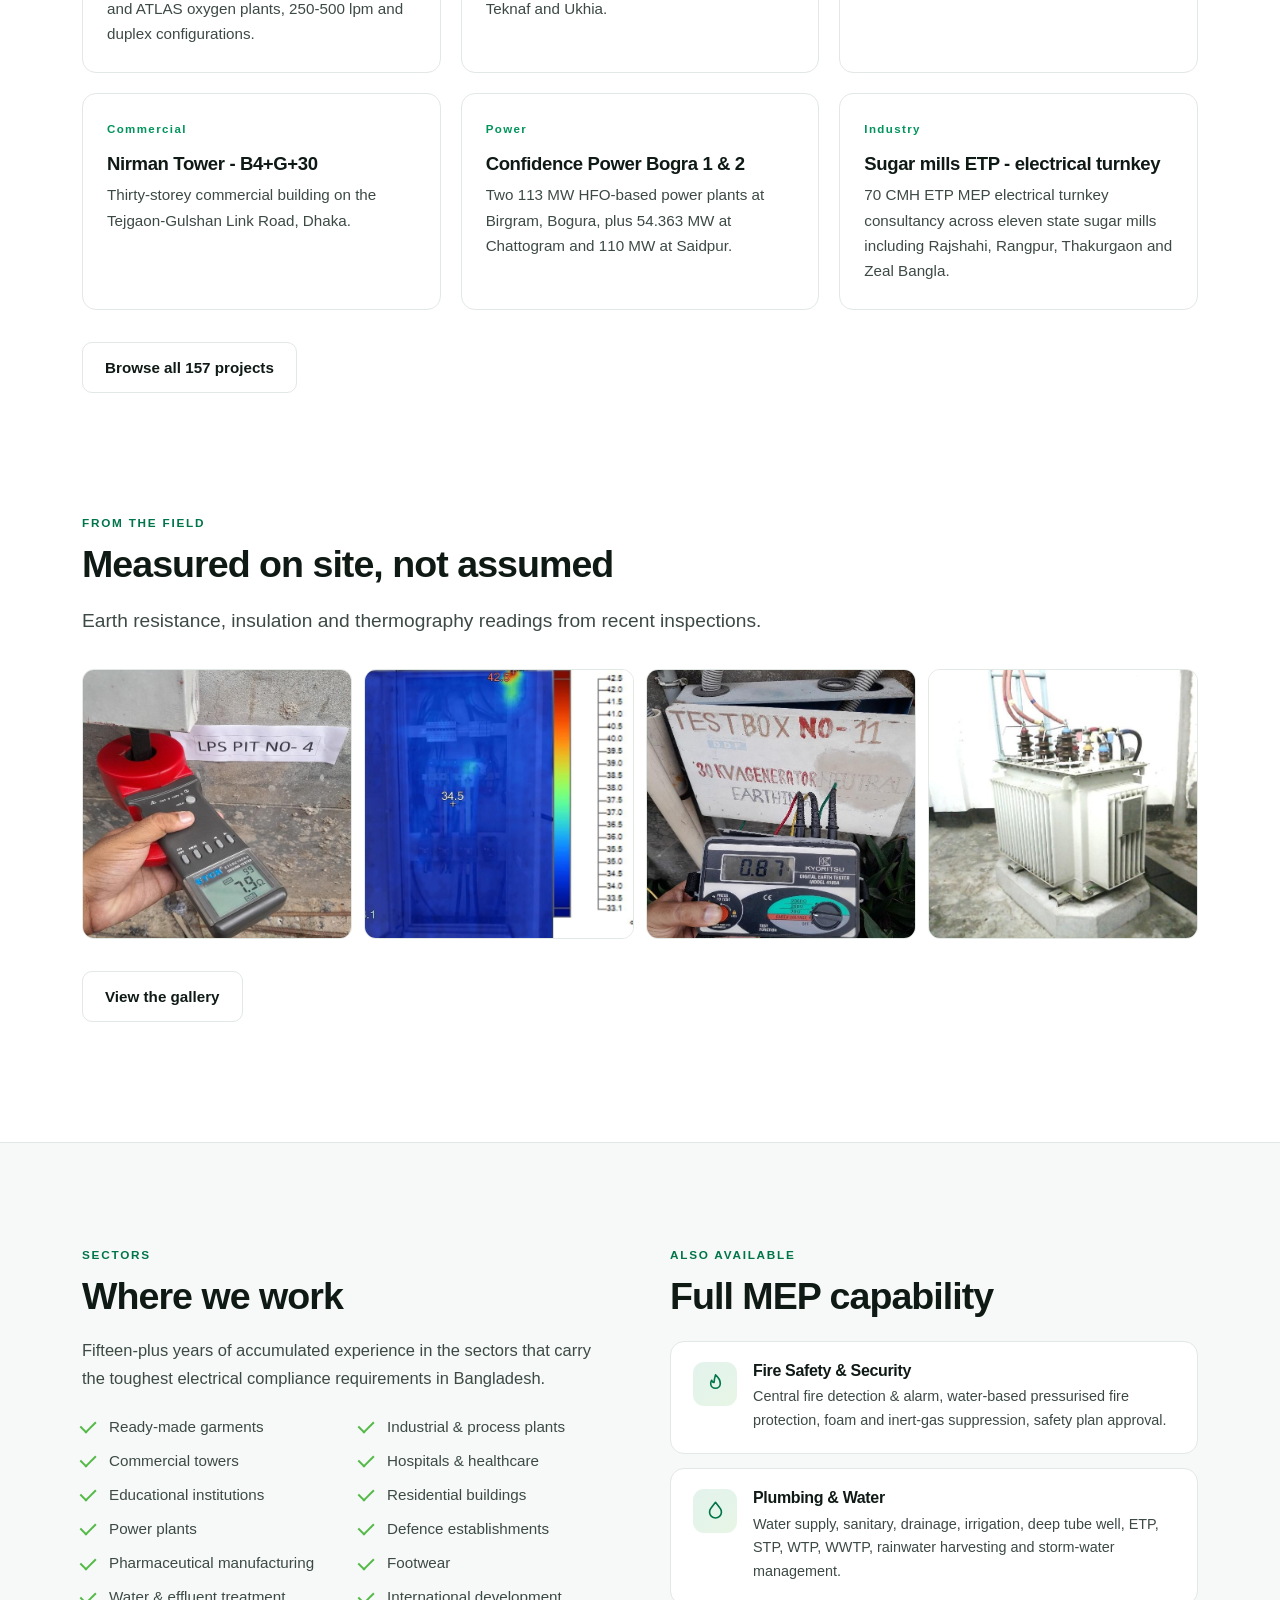
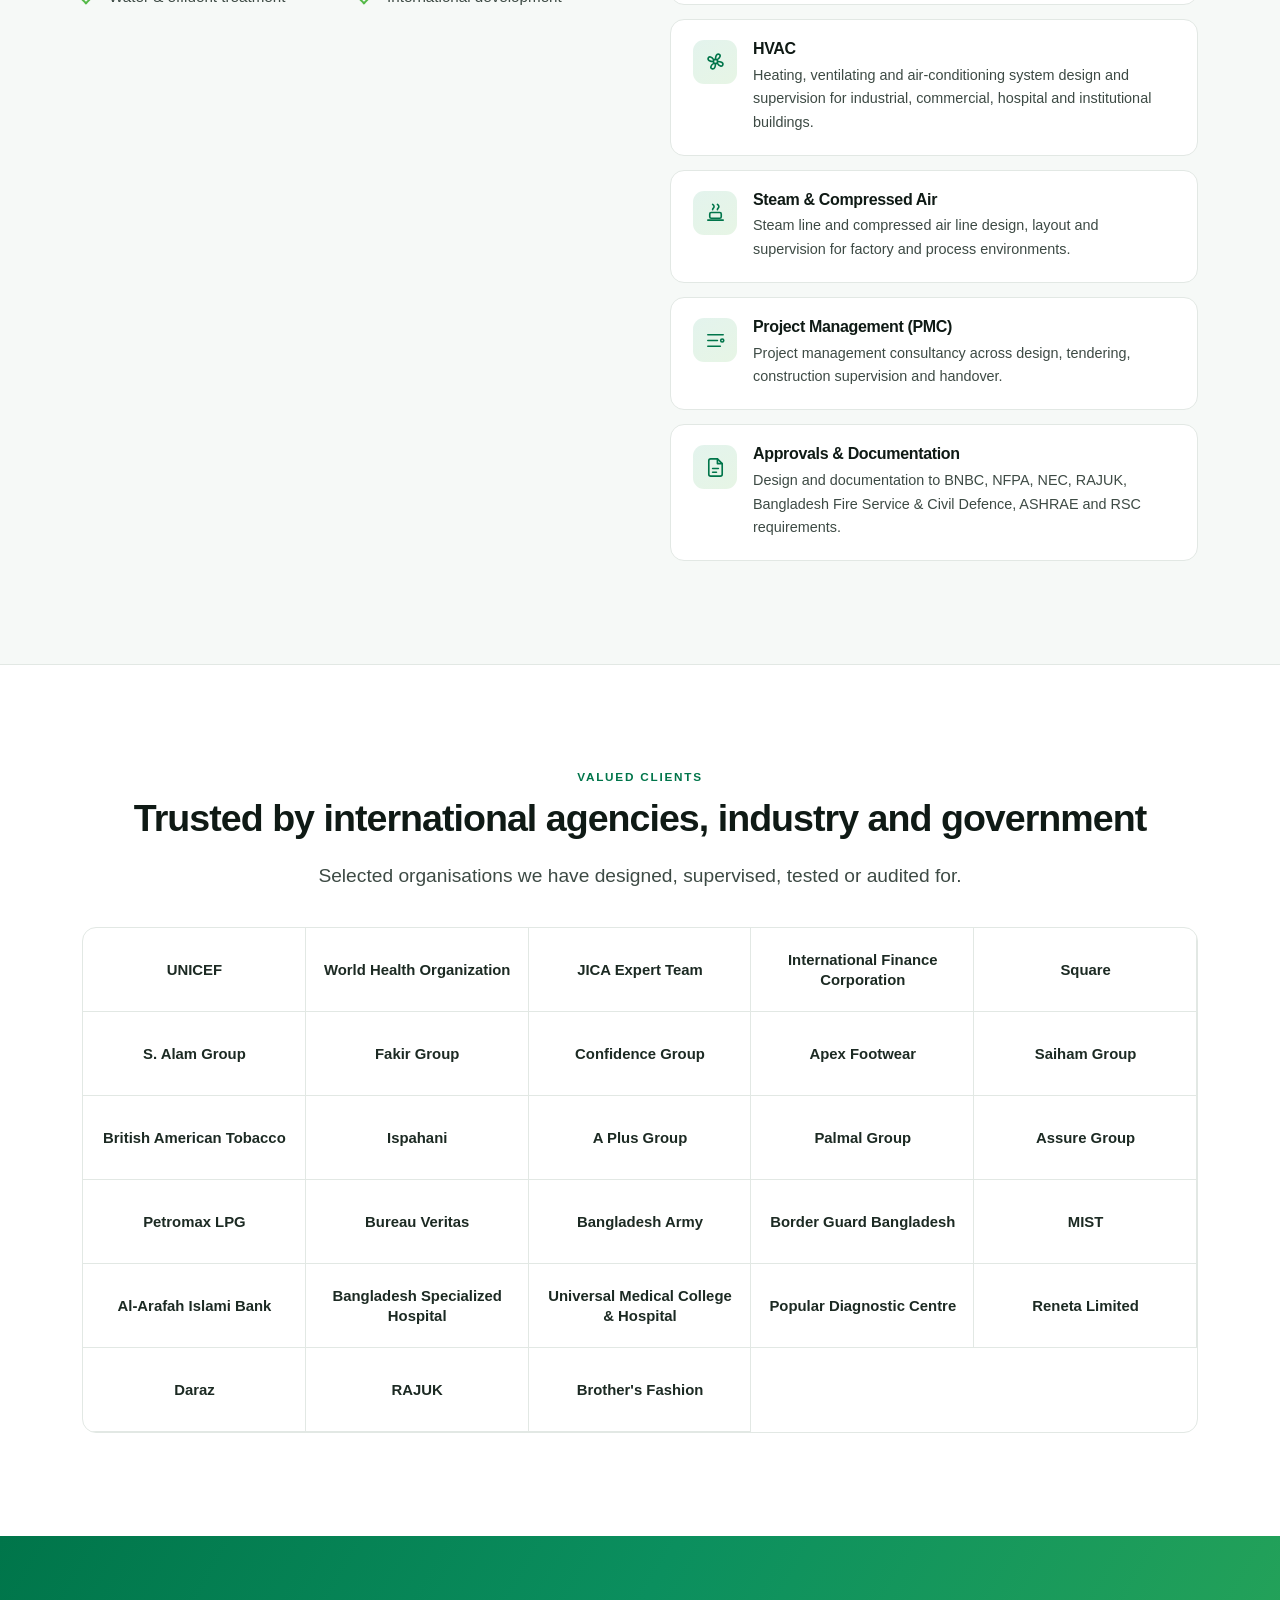
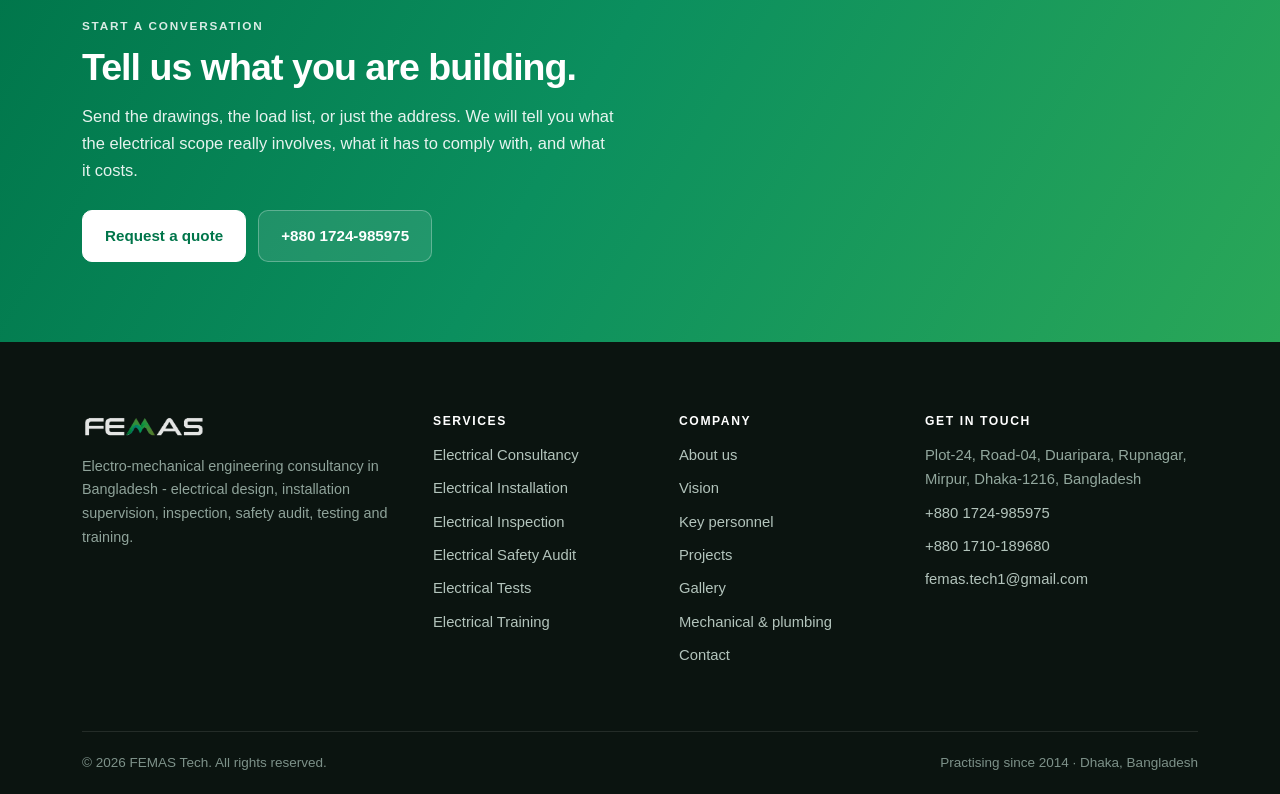
==== commit 441c514a: "Add gallery page and link it from nav, footer, home and services" ====
--- a/index.html
+++ b/index.html
@@ -122,6 +122,7 @@
       <a href="index.html" aria-current="page">Home</a>
       <a href="services.html">Services</a>
       <a href="projects.html">Projects</a>
+      <a href="gallery.html">Gallery</a>
       <a href="about.html">About</a>
       <a href="contact.html">Contact</a>
       <a class="btn btn--pri btn--sm" href="contact.html">Request a quote</a>
@@ -285,6 +286,21 @@
       </article>
     </div>
     <p style="margin-top:32px"><a class="btn btn--ghost" href="projects.html">Browse all 157 projects</a></p>
+  </div>
+</section>
+
+<section class="section" style="padding-top:0">
+  <div class="wrap">
+    <p class="eyebrow">From the field</p>
+    <h2>Measured on site, not assumed</h2>
+    <p class="lead">Earth resistance, insulation and thermography readings from recent inspections.</p>
+    <div class="strip" style="margin-top:32px">
+      <a href="gallery.html#testing"><img src="assets/gallery/test-lps-pit-4.jpg" alt="Clamp-on earth resistance test at an LPS pit" width="672" height="774" loading="lazy" decoding="async"></a>
+      <a href="gallery.html#thermography"><img src="assets/gallery/thermo-3-ir.jpg" alt="Infrared thermography scan of a distribution board" width="701" height="640" loading="lazy" decoding="async"></a>
+      <a href="gallery.html#testing"><img src="assets/gallery/test-system-box-11.jpg" alt="Earth resistance test at a generator earthing test box" width="675" height="775" loading="lazy" decoding="async"></a>
+      <a href="gallery.html#thermography"><img src="assets/gallery/thermo-1-vis.jpg" alt="Distribution transformer inspected with thermography" width="581" height="704" loading="lazy" decoding="async"></a>
+    </div>
+    <p style="margin-top:32px"><a class="btn btn--ghost" href="gallery.html">View the gallery</a></p>
   </div>
 </section>
 
@@ -424,6 +440,7 @@
           <li><a href="about.html#vision">Vision</a></li>
           <li><a href="about.html#team">Key personnel</a></li>
           <li><a href="projects.html">Projects</a></li>
+          <li><a href="gallery.html">Gallery</a></li>
           <li><a href="services.html#mep">Mechanical &amp; plumbing</a></li>
           <li><a href="contact.html">Contact</a></li>
         </ul>
--- a/assets/style.css
+++ b/assets/style.css
@@ -0,0 +1,266 @@
+/* FEMAS Tech — femastech.com */
+:root{
+  --ink:#0f1a15;
+  --ink-2:#1c2a23;
+  --body:#3d4a44;
+  --muted:#6b7a73;
+  --line:#e2e8e4;
+  --line-2:#eef2f0;
+  --bg:#ffffff;
+  --bg-soft:#f6f9f7;
+  --green:#00945c;
+  --green-d:#00754a;
+  --green-l:#54b947;
+  --lime:#8cc63f;
+  --shadow:0 1px 2px rgba(15,26,21,.04),0 8px 24px -12px rgba(15,26,21,.10);
+  --shadow-lg:0 2px 4px rgba(15,26,21,.04),0 24px 48px -20px rgba(15,26,21,.18);
+  --r:14px;
+  --maxw:1180px;
+  --sans:"Inter","Segoe UI",-apple-system,BlinkMacSystemFont,Roboto,Helvetica,Arial,sans-serif;
+}
+*,*::before,*::after{box-sizing:border-box}
+html{-webkit-text-size-adjust:100%;scroll-behavior:smooth}
+body{margin:0;font-family:var(--sans);font-size:16.5px;line-height:1.65;color:var(--body);background:var(--bg);-webkit-font-smoothing:antialiased}
+img{max-width:100%;height:auto;display:block}
+a{color:var(--green-d);text-decoration:none}
+a:hover{text-decoration:underline}
+h1,h2,h3,h4{color:var(--ink);line-height:1.18;margin:0 0 .5em;letter-spacing:-.021em;font-weight:700}
+h1{font-size:clamp(2.1rem,5.2vw,3.6rem);letter-spacing:-.032em}
+h2{font-size:clamp(1.6rem,3.4vw,2.35rem);letter-spacing:-.026em}
+h3{font-size:1.16rem}
+p{margin:0 0 1.05em}
+ul{margin:0 0 1.05em;padding-left:1.15em}
+li{margin-bottom:.4em}
+:focus-visible{outline:2.5px solid var(--green);outline-offset:3px;border-radius:4px}
+.wrap{max-width:var(--maxw);margin:0 auto;padding:0 clamp(18px,4vw,32px)}
+.narrow{max-width:760px}
+.eyebrow{font-size:.735rem;font-weight:700;letter-spacing:.15em;text-transform:uppercase;color:var(--green-d);margin:0 0 .85em}
+.lead{font-size:clamp(1.03rem,1.55vw,1.2rem);color:var(--body);max-width:65ch}
+.section{padding:clamp(56px,8vw,104px) 0}
+.section--soft{background:var(--bg-soft);border-top:1px solid var(--line);border-bottom:1px solid var(--line)}
+.center{text-align:center}
+.center .lead{margin-inline:auto}
+
+/* ---------- header ---------- */
+.hdr{position:sticky;top:0;z-index:60;background:rgba(255,255,255,.92);backdrop-filter:saturate(180%) blur(14px);border-bottom:1px solid var(--line)}
+.hdr__in{display:flex;align-items:center;gap:20px;height:72px;max-width:var(--maxw);margin:0 auto;padding:0 clamp(18px,4vw,32px)}
+.brand{display:flex;align-items:center;gap:11px;flex-shrink:0}
+.brand:hover{text-decoration:none}
+.brand img{width:118px}
+.brand__tag{font-weight:800;font-size:.83rem;letter-spacing:.08em;color:var(--ink);border-left:1px solid var(--line);padding-left:11px;text-transform:uppercase}
+.nav{margin-left:auto;display:flex;align-items:center;gap:4px}
+.nav a{color:var(--ink-2);font-weight:550;font-size:.945rem;padding:9px 13px;border-radius:9px}
+.nav a:hover{background:var(--bg-soft);text-decoration:none;color:var(--green-d)}
+.nav a[aria-current="page"]{color:var(--green-d);background:rgba(0,148,92,.07)}
+.btn{display:inline-flex;align-items:center;justify-content:center;gap:8px;font-weight:650;font-size:.95rem;padding:12px 22px;border-radius:10px;border:1px solid transparent;cursor:pointer;transition:transform .12s ease,box-shadow .18s ease,background .18s ease;white-space:nowrap}
+.btn:hover{text-decoration:none;transform:translateY(-1px)}
+.btn--pri{background:var(--green);color:#fff;box-shadow:0 1px 2px rgba(0,117,74,.3)}
+.btn--pri:hover{background:var(--green-d);box-shadow:0 6px 18px -6px rgba(0,117,74,.5)}
+.btn--ghost{background:#fff;color:var(--ink);border-color:var(--line)}
+.btn--ghost:hover{border-color:#cbd5cf;box-shadow:var(--shadow)}
+.btn--onDark{background:rgba(255,255,255,.1);color:#fff;border-color:rgba(255,255,255,.28)}
+.btn--onDark:hover{background:rgba(255,255,255,.18)}
+.btn--sm{padding:9px 16px;font-size:.9rem}
+.hdr .btn{margin-left:6px}
+.burger{display:none;margin-left:auto;background:#fff;border:1px solid var(--line);border-radius:9px;width:42px;height:42px;align-items:center;justify-content:center;cursor:pointer}
+.burger span{display:block;width:18px;height:1.8px;background:var(--ink);position:relative}
+.burger span::before,.burger span::after{content:"";position:absolute;left:0;width:18px;height:1.8px;background:var(--ink)}
+.burger span::before{top:-5.5px}.burger span::after{top:5.5px}
+@media(max-width:900px){
+  .nav{display:none;position:absolute;top:72px;left:0;right:0;background:#fff;border-bottom:1px solid var(--line);flex-direction:column;align-items:stretch;gap:0;padding:10px clamp(18px,4vw,32px) 20px;box-shadow:var(--shadow-lg)}
+  .nav.open{display:flex}
+  .nav a{padding:13px 4px;border-bottom:1px solid var(--line-2);border-radius:0;font-size:1rem}
+  .hdr .btn{margin:12px 4px 0}
+  .burger{display:flex}
+  .brand__tag{display:none}
+}
+
+/* ---------- hero ---------- */
+.hero{position:relative;background:
+   radial-gradient(900px 520px at 88% -8%,rgba(84,185,71,.20),transparent 62%),
+   radial-gradient(760px 460px at 8% 108%,rgba(0,148,92,.20),transparent 60%),
+   linear-gradient(160deg,#0d1712 0%,#12241c 48%,#0c1a14 100%);
+  color:#dfe8e3;overflow:hidden;isolation:isolate}
+.hero::before{content:"";position:absolute;inset:0;z-index:-1;opacity:.5;
+  background-image:linear-gradient(rgba(255,255,255,.045) 1px,transparent 1px),linear-gradient(90deg,rgba(255,255,255,.045) 1px,transparent 1px);
+  background-size:64px 64px;
+  mask-image:radial-gradient(950px 620px at 22% 12%,#000 20%,transparent 78%)}
+.hero__in{padding:clamp(64px,10vw,124px) 0 clamp(58px,8vw,102px)}
+.hero h1{color:#fff}
+.hero h1 em{font-style:normal;background:linear-gradient(96deg,var(--lime),#3fd48b);-webkit-background-clip:text;background-clip:text;color:transparent}
+.hero .lead{color:#c3d2cb;font-size:clamp(1.05rem,1.7vw,1.24rem)}
+.hero .eyebrow{color:var(--lime)}
+.hero__cta{display:flex;flex-wrap:wrap;gap:12px;margin-top:32px}
+.hero__meta{display:flex;flex-wrap:wrap;gap:10px 26px;margin-top:38px;padding-top:26px;border-top:1px solid rgba(255,255,255,.13);font-size:.9rem;color:#a8bbb2}
+.hero__meta b{color:#fff;font-weight:650}
+.hero--page .hero__in{padding:clamp(52px,7vw,86px) 0 clamp(48px,6vw,72px)}
+.hero--page h1{font-size:clamp(1.95rem,4.4vw,3.05rem)}
+.crumb{font-size:.86rem;color:#93a89e;margin-bottom:18px}
+.crumb a{color:#c3d2cb}
+.crumb span{opacity:.5;margin:0 8px}
+
+/* ---------- stats ---------- */
+.stats{display:grid;grid-template-columns:repeat(4,1fr);gap:1px;background:var(--line);border:1px solid var(--line);border-radius:var(--r);overflow:hidden}
+.stat{background:#fff;padding:26px 22px}
+.stat b{display:block;font-size:clamp(1.75rem,3.2vw,2.3rem);color:var(--ink);font-weight:750;letter-spacing:-.03em;line-height:1.1}
+.stat span{display:block;font-size:.845rem;color:var(--muted);margin-top:5px;line-height:1.45}
+@media(max-width:760px){.stats{grid-template-columns:repeat(2,1fr)}}
+
+/* ---------- cards / grids ---------- */
+.grid{display:grid;gap:20px}
+.g2{grid-template-columns:repeat(2,1fr)}
+.g3{grid-template-columns:repeat(3,1fr)}
+.g4{grid-template-columns:repeat(4,1fr)}
+@media(max-width:980px){.g3,.g4{grid-template-columns:repeat(2,1fr)}}
+@media(max-width:660px){.g2,.g3,.g4{grid-template-columns:1fr}}
+.card{background:#fff;border:1px solid var(--line);border-radius:var(--r);padding:26px 24px;transition:border-color .18s ease,box-shadow .22s ease,transform .18s ease}
+.card:hover{border-color:#cfdcd6;box-shadow:var(--shadow-lg);transform:translateY(-2px)}
+.card h3{margin-bottom:.42em}
+.card p{margin:0;font-size:.95rem;color:var(--body)}
+.card__n{font-size:.72rem;font-weight:800;letter-spacing:.12em;color:var(--green);margin-bottom:14px}
+.ico{width:44px;height:44px;border-radius:11px;background:linear-gradient(145deg,rgba(0,148,92,.11),rgba(84,185,71,.14));display:flex;align-items:center;justify-content:center;margin-bottom:16px;color:var(--green-d);flex-shrink:0}
+.ico svg{width:23px;height:23px;stroke:currentColor;fill:none;stroke-width:1.7;stroke-linecap:round;stroke-linejoin:round}
+.card--link{display:block;color:inherit}
+.card--link:hover{text-decoration:none}
+.more{display:inline-flex;align-items:center;gap:6px;font-size:.9rem;font-weight:650;color:var(--green-d);margin-top:16px}
+.card:hover .more{gap:10px}
+.more::after{content:"→";transition:transform .18s ease}
+
+/* pill lists */
+.pills{display:flex;flex-wrap:wrap;gap:9px;padding:0;margin:0;list-style:none}
+.pills li{margin:0;background:#fff;border:1px solid var(--line);border-radius:100px;padding:7px 15px;font-size:.885rem;color:var(--ink-2)}
+.section--soft .pills li{background:#fff}
+.pills--dark li{background:rgba(255,255,255,.06);border-color:rgba(255,255,255,.16);color:#d6e2dc}
+
+/* checklist */
+.chk{list-style:none;padding:0;margin:0;display:grid;gap:9px}
+.chk li{position:relative;padding-left:27px;font-size:.95rem;margin:0}
+.chk li::before{content:"";position:absolute;left:0;top:.55em;width:15px;height:9px;border-left:2px solid var(--green-l);border-bottom:2px solid var(--green-l);transform:rotate(-45deg) translateY(-2px)}
+.chk--2{grid-template-columns:1fr 1fr;gap:9px 28px}
+@media(max-width:660px){.chk--2{grid-template-columns:1fr}}
+
+/* service block */
+.svc{padding:clamp(38px,5vw,58px) 0;border-top:1px solid var(--line)}
+.svc:first-of-type{border-top:0}
+.svc__in{display:grid;grid-template-columns:minmax(0,.85fr) minmax(0,1.15fr);gap:clamp(24px,5vw,64px);align-items:start}
+@media(max-width:900px){.svc__in{grid-template-columns:1fr;gap:22px}}
+.svc__h{position:sticky;top:96px}
+@media(max-width:900px){.svc__h{position:static}}
+.svc__num{font-size:.73rem;font-weight:800;letter-spacing:.14em;color:var(--green);margin-bottom:12px}
+.svc h2{font-size:clamp(1.4rem,2.6vw,1.85rem)}
+.svc__h p{font-size:.95rem;color:var(--muted);margin:0}
+.panel{background:var(--bg-soft);border:1px solid var(--line);border-radius:var(--r);padding:clamp(22px,3vw,30px)}
+.panel h4{font-size:.75rem;font-weight:800;letter-spacing:.13em;text-transform:uppercase;color:var(--muted);margin:0 0 15px}
+.panel + .panel{margin-top:16px}
+
+/* dark band */
+.band{background:linear-gradient(150deg,#0d1712,#13251d 60%,#0e1b15);color:#cddad3;padding:clamp(52px,7vw,88px) 0}
+.band h2{color:#fff}
+.band p{color:#b3c4bc}
+.band .eyebrow{color:var(--lime)}
+
+/* cta */
+.cta{background:linear-gradient(120deg,var(--green-d),#0b8f5e 45%,#2aa758);color:#fff;padding:clamp(48px,6.5vw,80px) 0}
+.cta h2{color:#fff;margin-bottom:.35em}
+.cta p{color:rgba(255,255,255,.9);max-width:58ch}
+.cta__row{display:flex;flex-wrap:wrap;gap:12px;margin-top:26px}
+.cta .btn--ghost{background:#fff;color:var(--green-d);border-color:#fff}
+.cta .btn--ghost:hover{background:#f0fff8}
+
+/* clients */
+.clients{display:grid;grid-template-columns:repeat(auto-fill,minmax(188px,1fr));gap:0;background:#fff;border:1px solid var(--line);border-radius:var(--r);overflow:hidden}
+.clients div{padding:22px 18px;font-weight:650;font-size:.93rem;color:var(--ink-2);display:flex;align-items:center;justify-content:center;text-align:center;min-height:84px;line-height:1.35;box-shadow:inset -1px -1px 0 var(--line)}
+
+/* projects page */
+.filters{position:sticky;top:72px;z-index:40;background:rgba(255,255,255,.95);backdrop-filter:blur(12px);border-bottom:1px solid var(--line);padding:16px 0}
+.search{position:relative;max-width:440px}
+.search input{width:100%;font:inherit;font-size:.97rem;padding:12px 15px 12px 42px;border:1px solid var(--line);border-radius:10px;background:#fff;color:var(--ink)}
+.search input:focus{outline:none;border-color:var(--green);box-shadow:0 0 0 3.5px rgba(0,148,92,.13)}
+.search svg{position:absolute;left:14px;top:50%;transform:translateY(-50%);width:17px;height:17px;stroke:var(--muted);fill:none;stroke-width:1.9}
+.chips{display:flex;flex-wrap:wrap;gap:8px;margin-top:14px}
+.chip{font:inherit;font-size:.855rem;font-weight:600;padding:7px 14px;border-radius:100px;border:1px solid var(--line);background:#fff;color:var(--ink-2);cursor:pointer;transition:.15s}
+.chip:hover{border-color:#c3d2cb}
+.chip[aria-pressed="true"]{background:var(--ink);border-color:var(--ink);color:#fff}
+.count{font-size:.875rem;color:var(--muted);margin:22px 0 18px}
+.count b{color:var(--ink)}
+.pgroup{margin-bottom:38px}
+.pgroup > h3{display:flex;align-items:baseline;gap:11px;font-size:1.02rem;padding-bottom:11px;border-bottom:2px solid var(--ink);margin-bottom:0}
+.pgroup > h3 i{font-style:normal;font-size:.78rem;font-weight:700;color:var(--muted);letter-spacing:.04em}
+.plist{list-style:none;padding:0;margin:0}
+.plist li{margin:0;padding:14px 0 14px 30px;border-bottom:1px solid var(--line-2);font-size:.945rem;color:var(--ink-2);position:relative}
+.plist li::before{content:"";position:absolute;left:6px;top:1.42em;width:7px;height:7px;border-radius:50%;background:var(--green-l)}
+.plist li b{font-weight:650;color:var(--ink)}
+.plist li span{display:block;font-size:.865rem;color:var(--muted);margin-top:2px}
+.tag{display:inline-block;font-size:.68rem;font-weight:800;letter-spacing:.09em;text-transform:uppercase;color:#a45b00;background:#fff5e6;border:1px solid #ffe0b3;border-radius:5px;padding:1px 7px;margin-left:8px;vertical-align:1.5px}
+.empty{padding:48px 0;color:var(--muted);text-align:center}
+mark{background:#d8f5c9;color:var(--ink);border-radius:3px;padding:0 1px}
+
+/* team */
+.person{background:#fff;border:1px solid var(--line);border-radius:var(--r);padding:24px}
+.person__role{font-size:.72rem;font-weight:800;letter-spacing:.11em;text-transform:uppercase;color:var(--green-d);margin-bottom:9px}
+.person h3{font-size:1.05rem;margin-bottom:12px}
+.person dl{margin:0;font-size:.9rem;display:grid;grid-template-columns:auto 1fr;gap:5px 12px}
+.person dt{color:var(--muted);white-space:nowrap}
+.person dd{margin:0;color:var(--ink-2)}
+
+/* definition table */
+.dtable{border:1px solid var(--line);border-radius:var(--r);overflow:hidden;background:#fff}
+.dtable div{display:grid;grid-template-columns:210px 1fr;gap:0;border-top:1px solid var(--line-2)}
+.dtable div:first-child{border-top:0}
+.dtable dt{padding:14px 20px;background:var(--bg-soft);font-size:.875rem;color:var(--muted);font-weight:600}
+.dtable dd{padding:14px 20px;margin:0;font-size:.945rem;color:var(--ink-2)}
+@media(max-width:620px){.dtable div{grid-template-columns:1fr}.dtable dt{padding-bottom:4px}.dtable dd{padding-top:4px}}
+
+/* contact */
+.cbox{background:#fff;border:1px solid var(--line);border-radius:var(--r);padding:26px}
+.cbox h3{font-size:1rem;display:flex;align-items:center;gap:10px}
+.cbox a{font-weight:600;display:block;padding:3px 0;font-size:1rem}
+.cbox p{font-size:.945rem;margin-bottom:0}
+
+/* footer */
+.ftr{background:#0b1410;color:#93a89e;padding:clamp(48px,6vw,72px) 0 0;font-size:.925rem}
+.ftr__grid{display:grid;grid-template-columns:1.5fr 1fr 1fr 1.3fr;gap:36px}
+@media(max-width:900px){.ftr__grid{grid-template-columns:1fr 1fr;gap:32px}}
+@media(max-width:560px){.ftr__grid{grid-template-columns:1fr}}
+.ftr img{width:124px;margin-bottom:16px}
+.ftr h4{color:#fff;font-size:.76rem;letter-spacing:.13em;text-transform:uppercase;margin:0 0 15px;font-weight:700}
+.ftr ul{list-style:none;padding:0;margin:0}
+.ftr li{margin-bottom:9px}
+.ftr a{color:#b3c4bc}
+.ftr a:hover{color:#fff}
+.ftr p{color:#8fa39a;font-size:.9rem}
+.ftr__btm{margin-top:clamp(36px,5vw,54px);border-top:1px solid rgba(255,255,255,.1);padding:20px 0;display:flex;flex-wrap:wrap;gap:8px 20px;justify-content:space-between;font-size:.845rem;color:#7d9189}
+@media(prefers-reduced-motion:reduce){*{animation:none!important;transition:none!important}html{scroll-behavior:auto}}
+@media print{.hdr,.filters,.cta,.burger{display:none}}
+
+/* gallery */
+.gal{display:grid;grid-template-columns:repeat(auto-fill,minmax(210px,1fr));gap:16px}
+.ph{margin:0;background:#fff;border:1px solid var(--line);border-radius:var(--r);overflow:hidden;transition:border-color .18s ease,box-shadow .22s ease}
+.ph:hover{border-color:#cfdcd6;box-shadow:var(--shadow-lg)}
+.ph__btn{display:block;width:100%;padding:0;border:0;background:var(--bg-soft);cursor:zoom-in;overflow:hidden}
+.ph__btn img{width:100%;aspect-ratio:4/5;object-fit:cover;transition:transform .3s ease}
+.ph__btn:hover img{transform:scale(1.03)}
+.ph figcaption{padding:10px 14px 12px;font-size:.855rem;color:var(--ink-2);line-height:1.4}
+.ph figcaption b{display:block;font-weight:650;color:var(--ink);font-size:.95rem}
+.ph figcaption span{display:block;color:var(--muted);font-size:.845rem;margin-top:2px}
+.ph--wide .ph__btn img{aspect-ratio:16/10}
+.pair{background:#fff;border:1px solid var(--line);border-radius:var(--r);padding:12px 12px 14px}
+.pair__img{display:grid;grid-template-columns:1fr 1fr;gap:8px}
+.pair .ph{border-radius:10px}
+.pair .ph__btn{background:#fff}
+.pair .ph__btn img{aspect-ratio:1/1;object-fit:contain}
+.pair .ph figcaption{padding:7px 9px 8px;font-size:.76rem;font-weight:700;letter-spacing:.06em;text-transform:uppercase;color:var(--muted)}
+.pair h3{font-size:1rem;margin:12px 4px 0}
+.strip{display:grid;grid-template-columns:repeat(4,1fr);gap:12px}
+.strip a{display:block;border-radius:12px;overflow:hidden;border:1px solid var(--line)}
+.strip img{width:100%;aspect-ratio:1/1;object-fit:cover;transition:transform .3s ease}
+.strip a:hover img{transform:scale(1.04)}
+@media(max-width:660px){.strip{grid-template-columns:repeat(2,1fr)}}
+.panel .strip{grid-template-columns:repeat(3,1fr)}
+.lb{border:0;padding:0;background:transparent;max-width:min(94vw,1100px);max-height:94vh;overflow:visible}
+.lb::backdrop{background:rgba(8,14,11,.88)}
+.lb img{max-width:min(94vw,1100px);max-height:82vh;width:auto;height:auto;margin:0 auto;border-radius:10px}
+.lb__cap{color:#d6e2dc;text-align:center;font-size:.9rem;margin:12px 0 0}
+.lb__x{position:absolute;top:-14px;right:-14px;width:40px;height:40px;border-radius:50%;border:0;background:#fff;color:var(--ink);font-size:1.5rem;line-height:1;cursor:pointer;box-shadow:var(--shadow-lg)}
+@media(max-width:660px){.lb__x{top:-48px;right:0}}
+@media(max-width:560px){.gal{grid-template-columns:1fr 1fr;gap:10px}.ph figcaption{padding:8px 10px 10px;font-size:.8rem}}
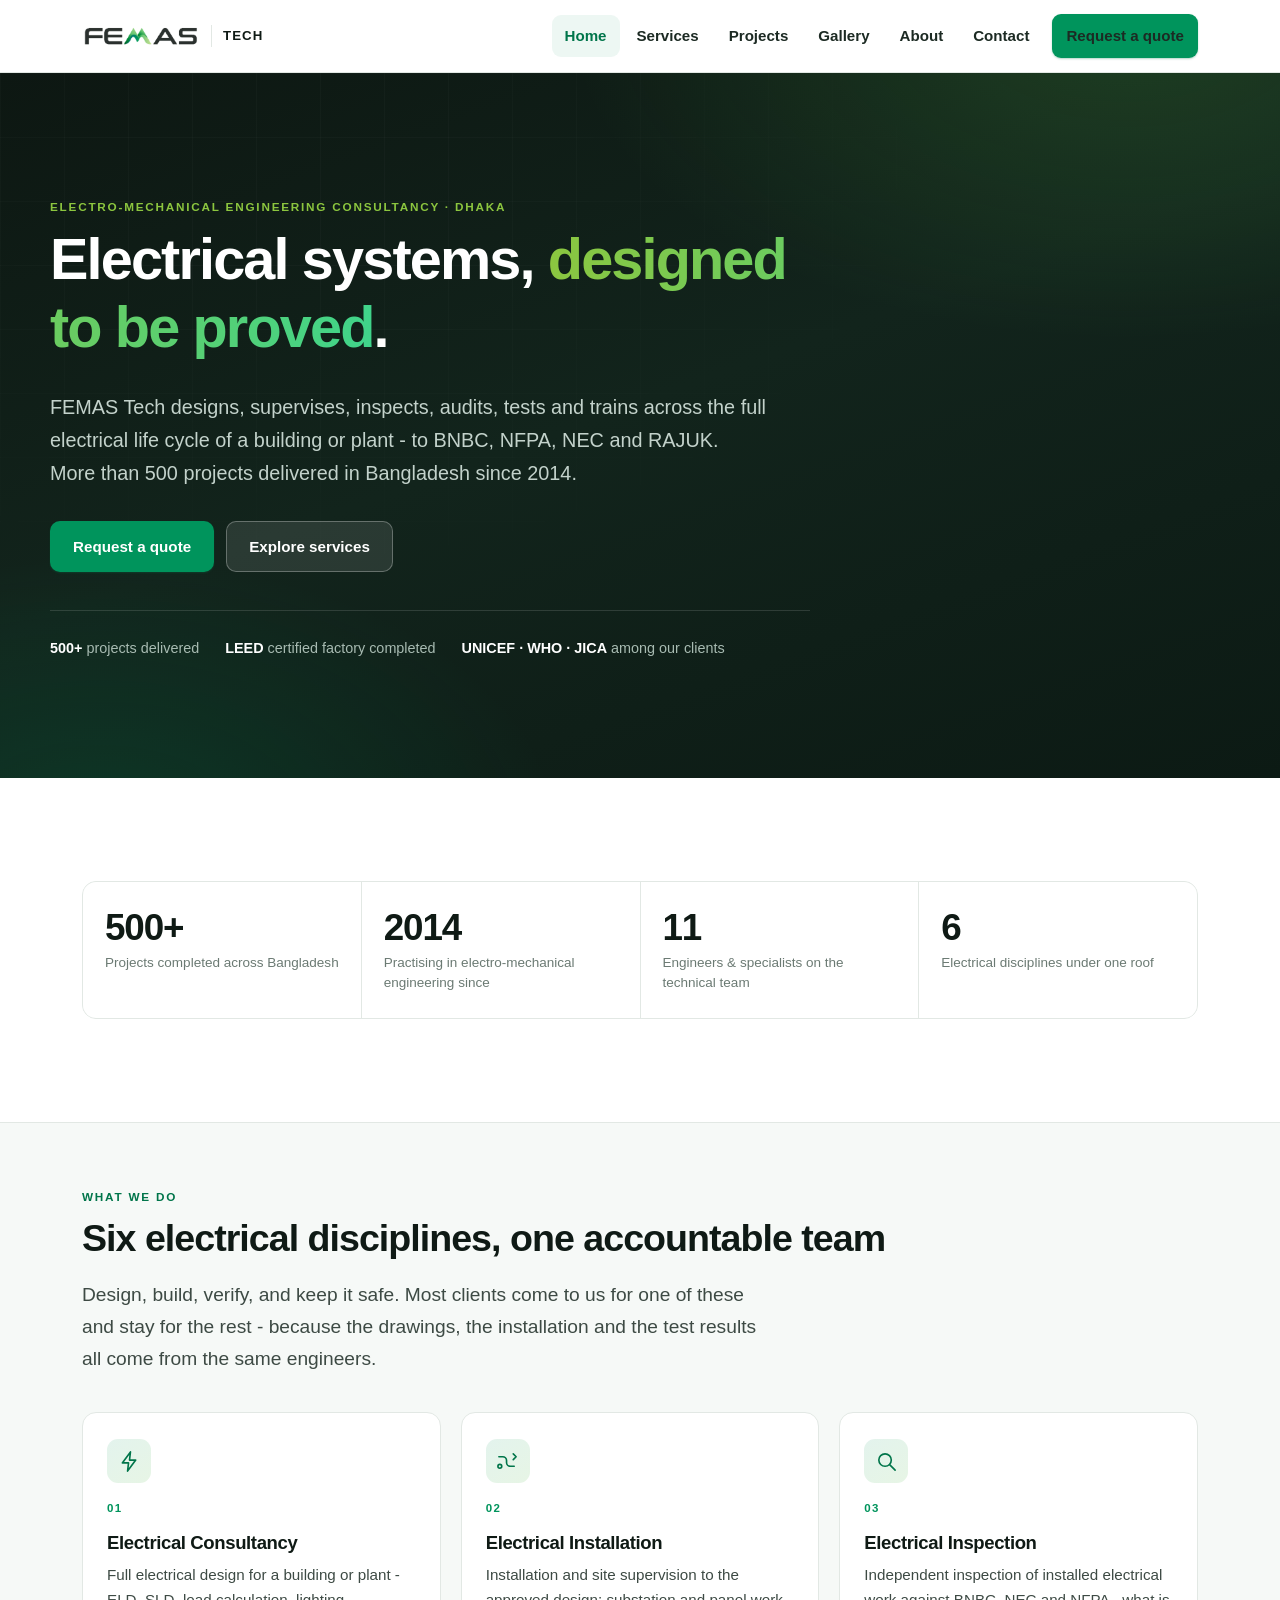
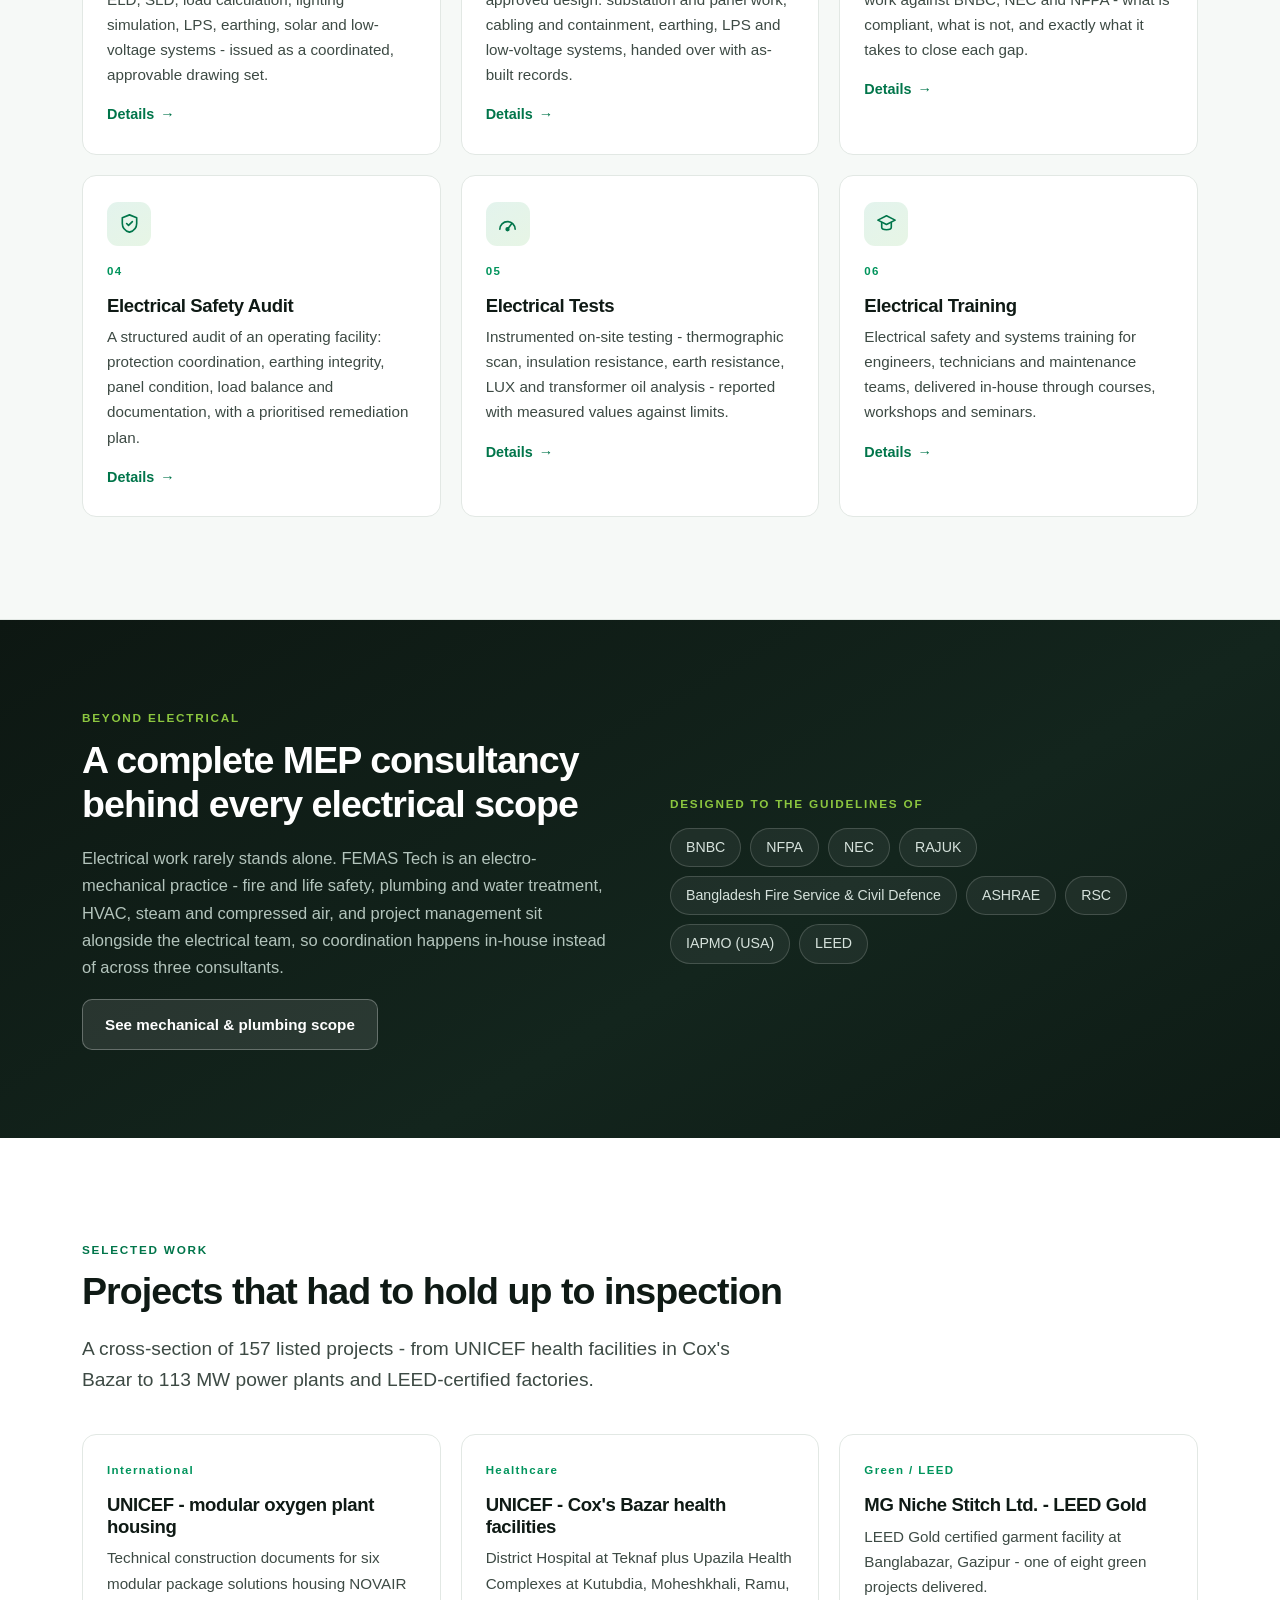
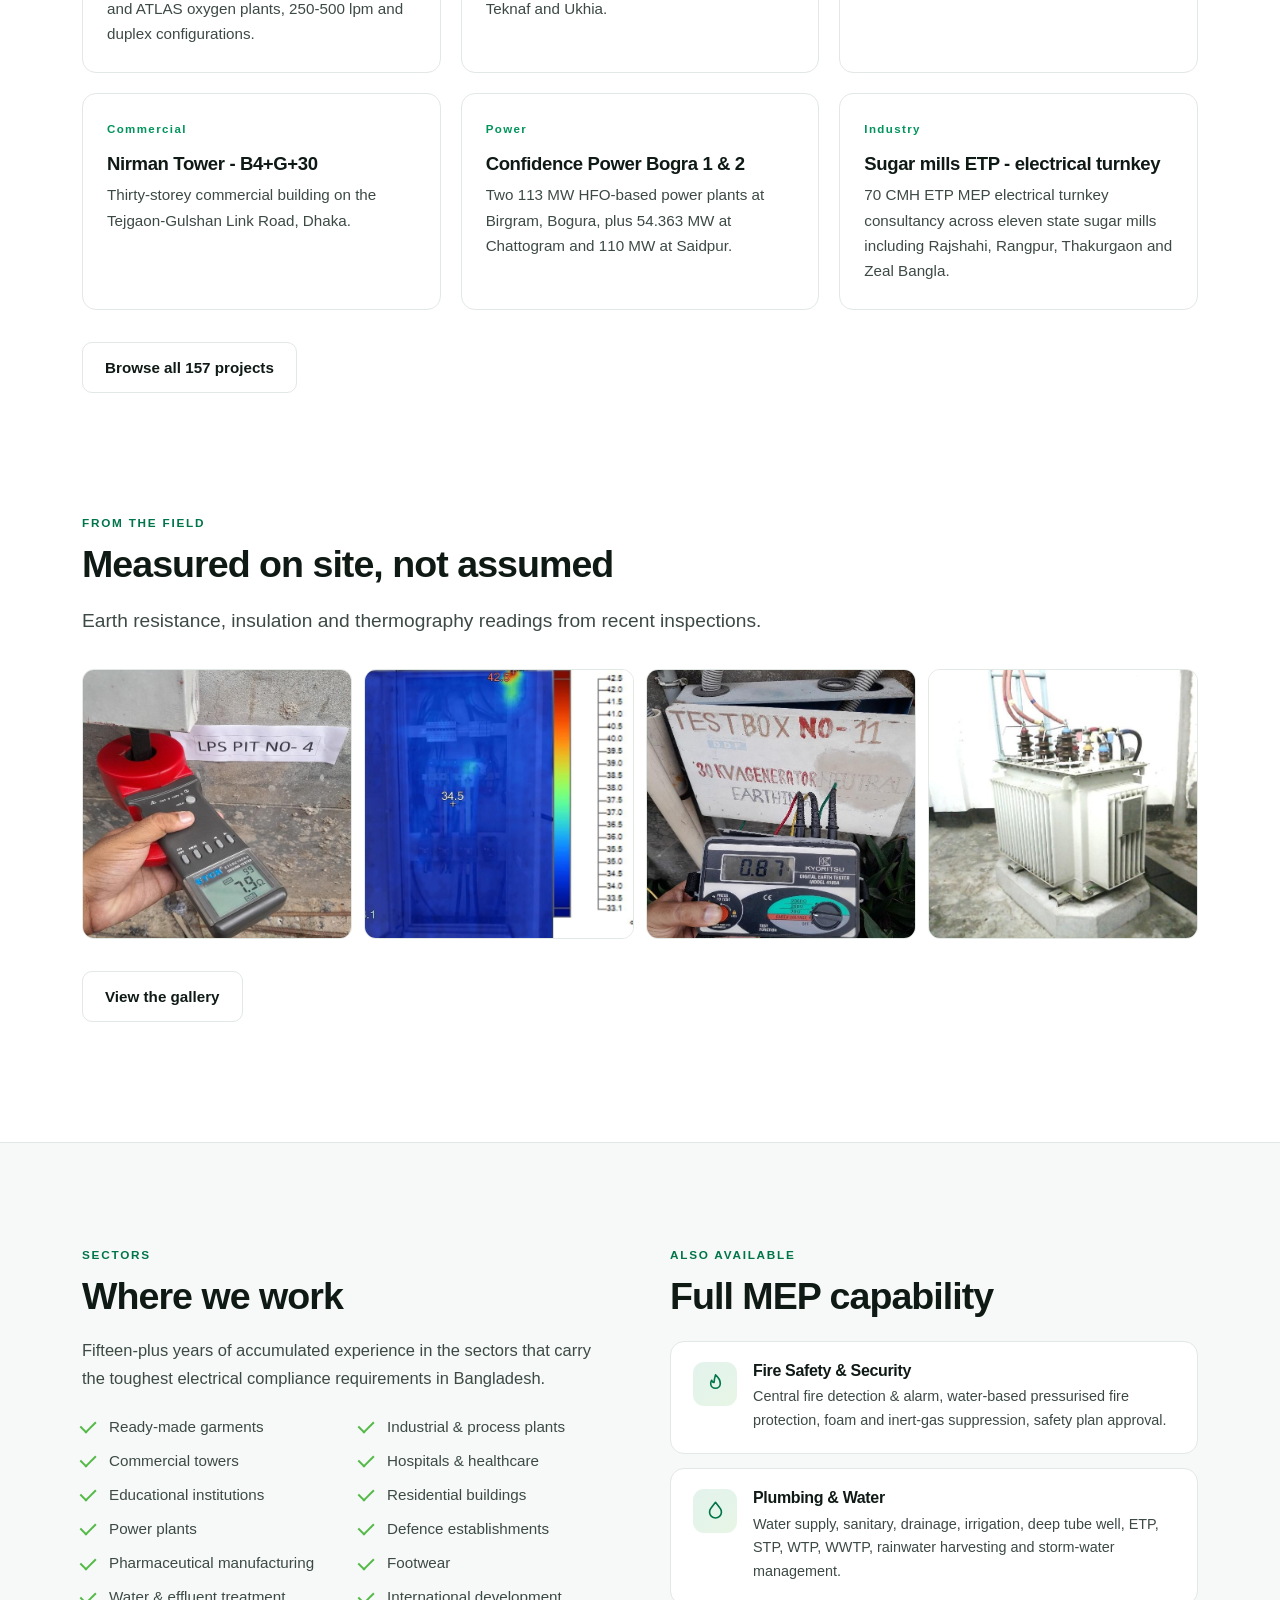
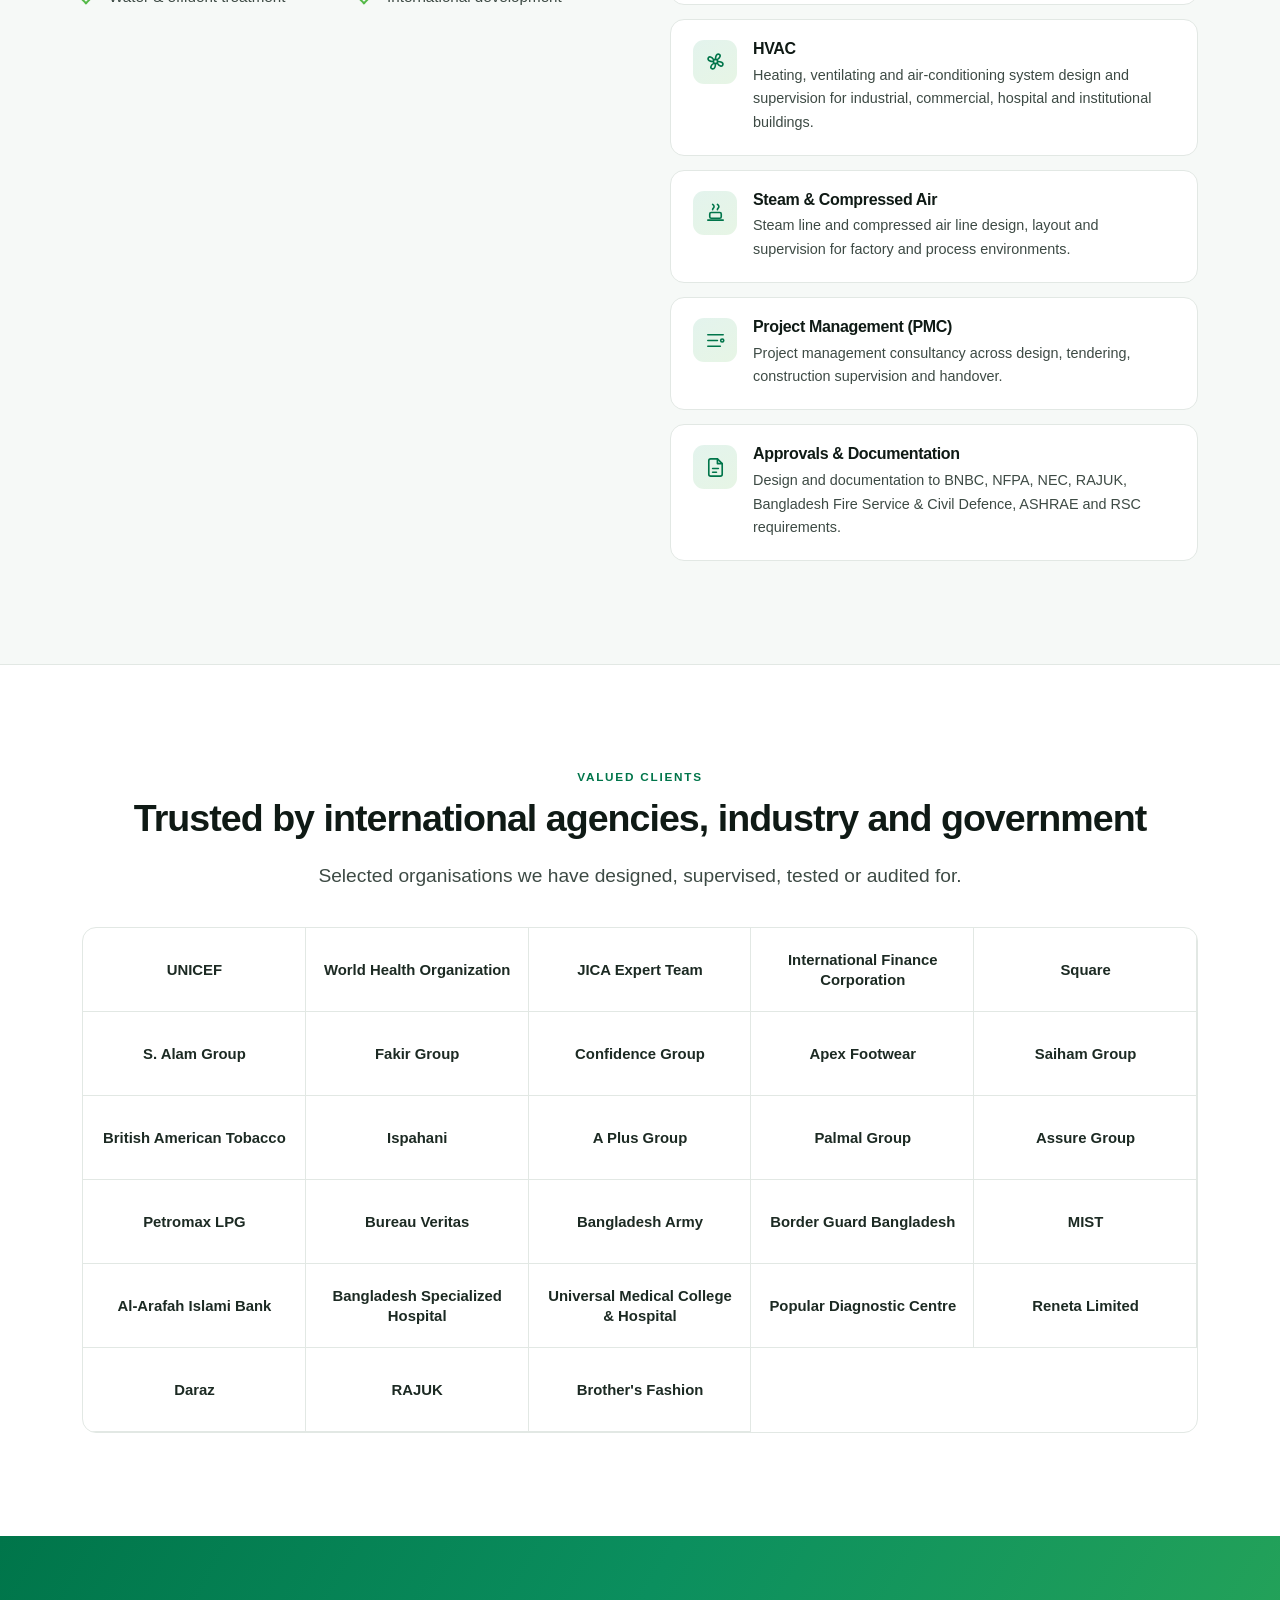
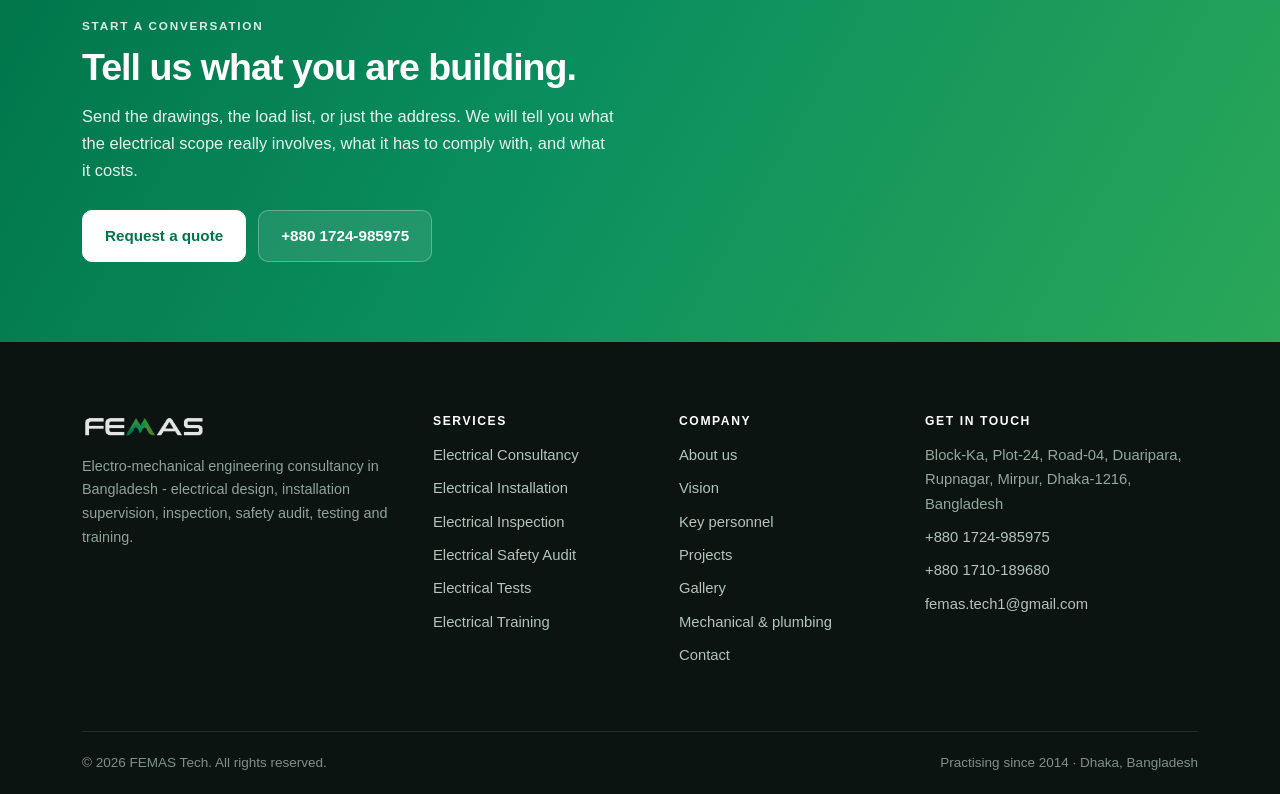
==== commit 22bd2885: "Update office address to Block-Ka, Plot-24 and add map" ====
--- a/index.html
+++ b/index.html
@@ -38,11 +38,17 @@
  "email": "femas.tech1@gmail.com",
  "address": {
   "@type": "PostalAddress",
-  "streetAddress": "Plot-24, Road-04, Duaripara, Rupnagar, Mirpur",
+  "streetAddress": "Block-Ka, Plot-24, Road-04, Duaripara, Rupnagar, Mirpur",
   "addressLocality": "Dhaka",
   "postalCode": "1216",
   "addressCountry": "BD"
  },
+ "geo": {
+  "@type": "GeoCoordinates",
+  "latitude": 23.8251035,
+  "longitude": 90.3557545
+ },
+ "hasMap": "https://maps.google.com/?cid=7104763710526552455",
  "areaServed": {
   "@type": "Country",
   "name": "Bangladesh"
@@ -448,7 +454,7 @@
       <div>
         <h4>Get in touch</h4>
         <ul>
-          <li>Plot-24, Road-04, Duaripara, Rupnagar, Mirpur, Dhaka-1216, Bangladesh</li>
+          <li>Block-Ka, Plot-24, Road-04, Duaripara, Rupnagar, Mirpur, Dhaka-1216, Bangladesh</li>
           <li><a href="tel:+8801724985975">+880 1724-985975</a></li>
           <li><a href="tel:+8801710189680">+880 1710-189680</a></li>
           <li><a href="mailto:femas.tech1@gmail.com">femas.tech1@gmail.com</a></li>
